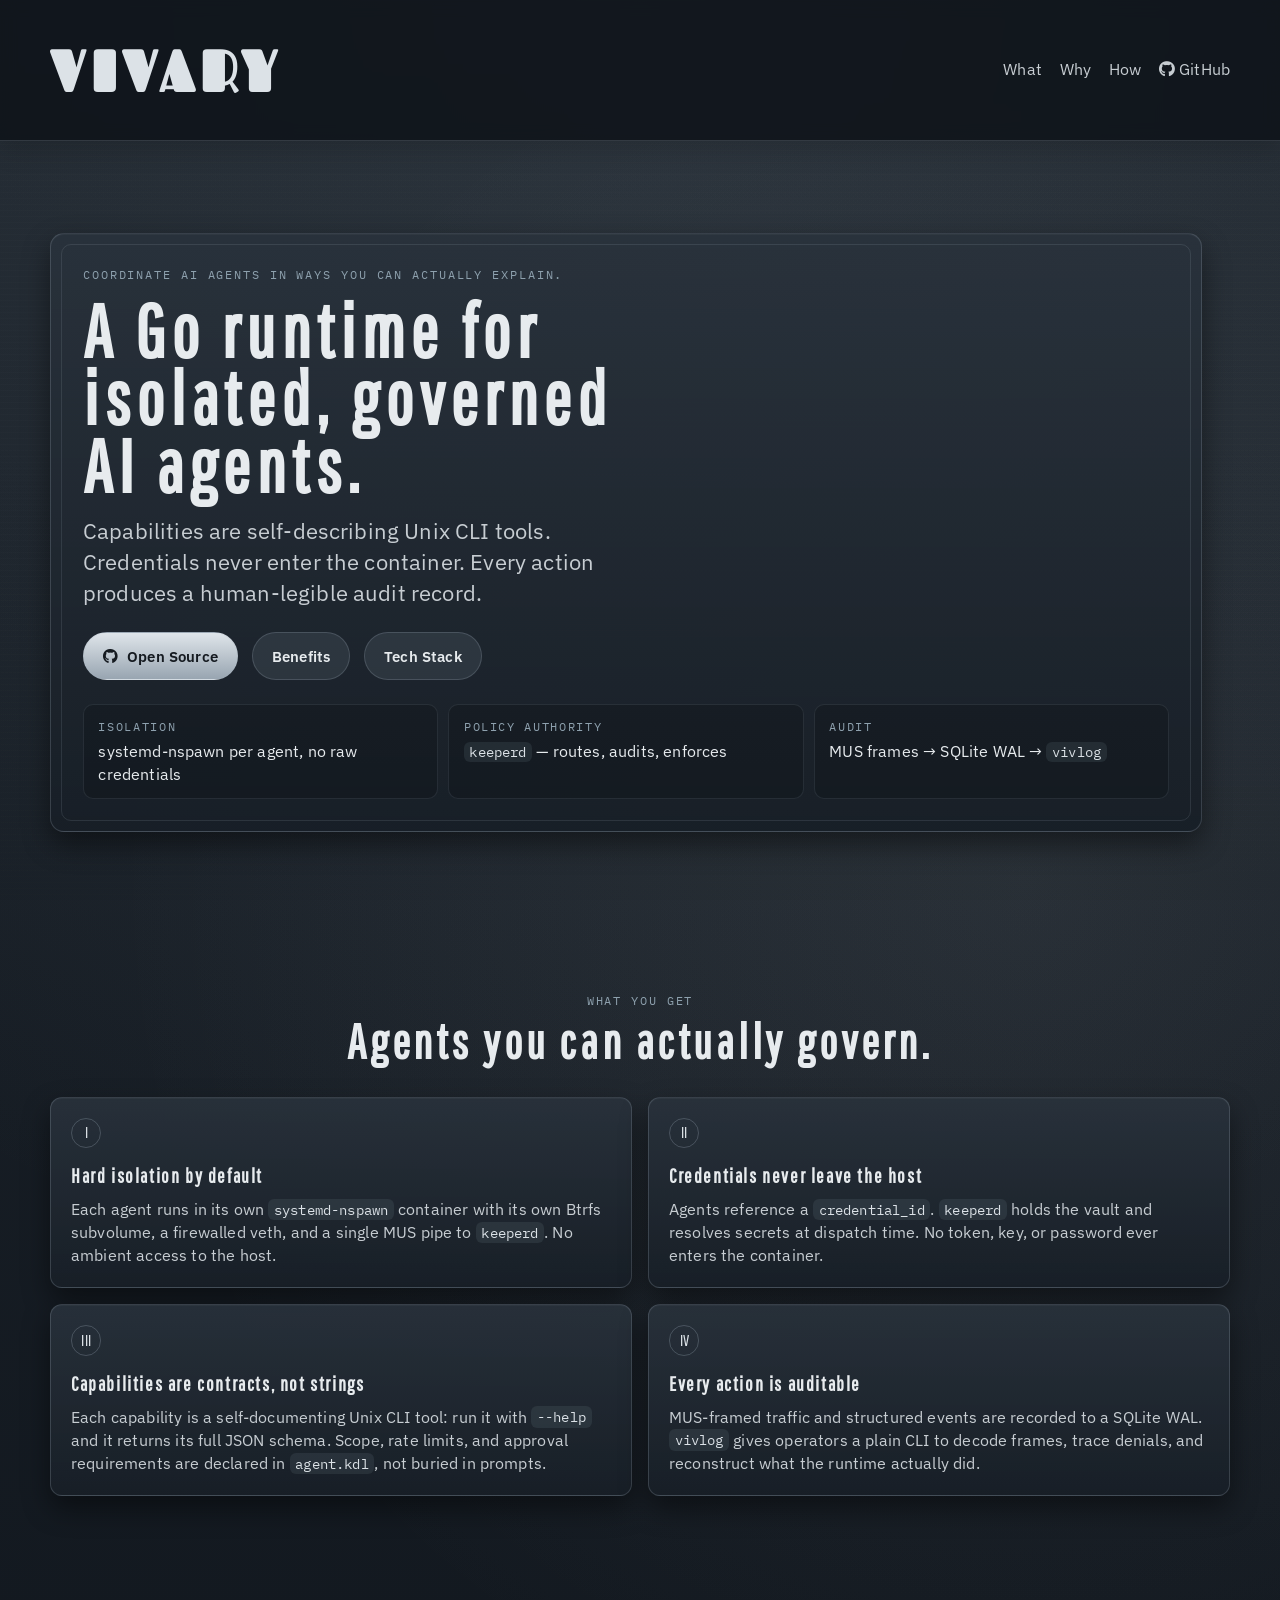
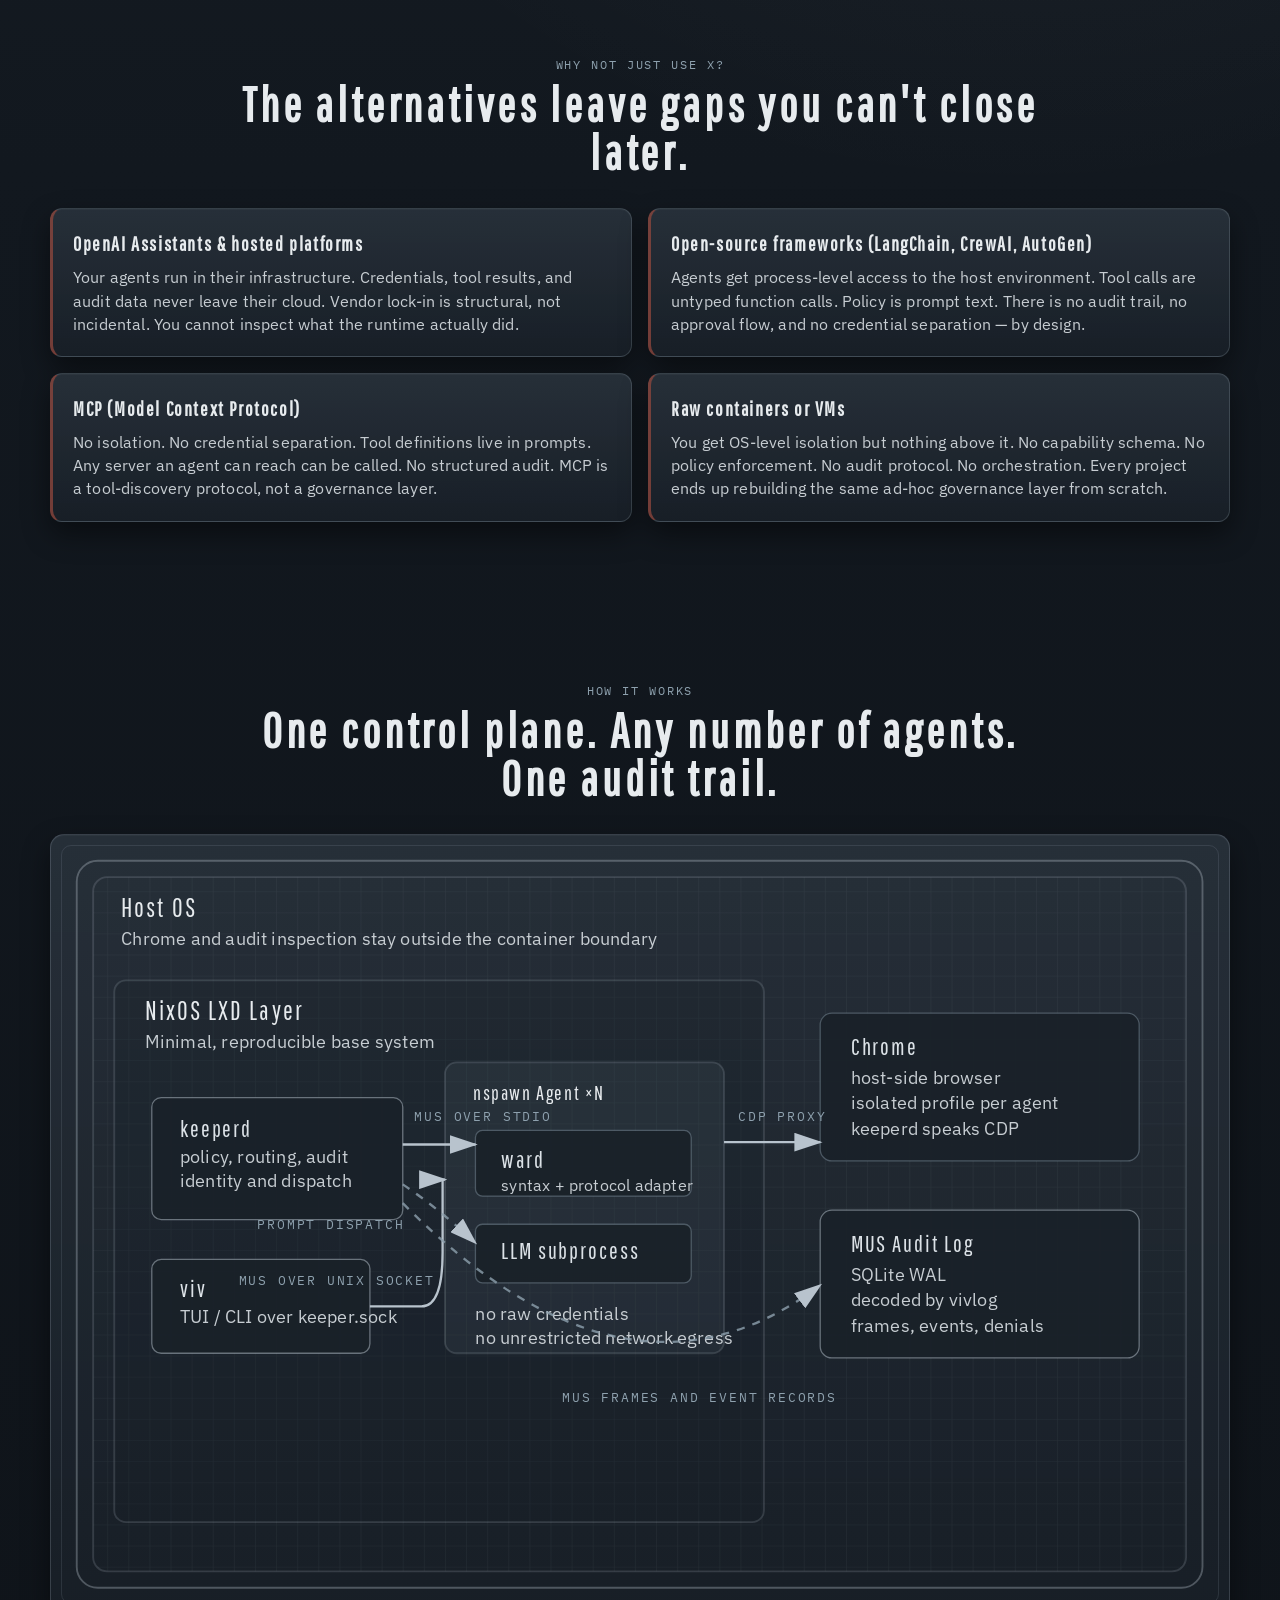
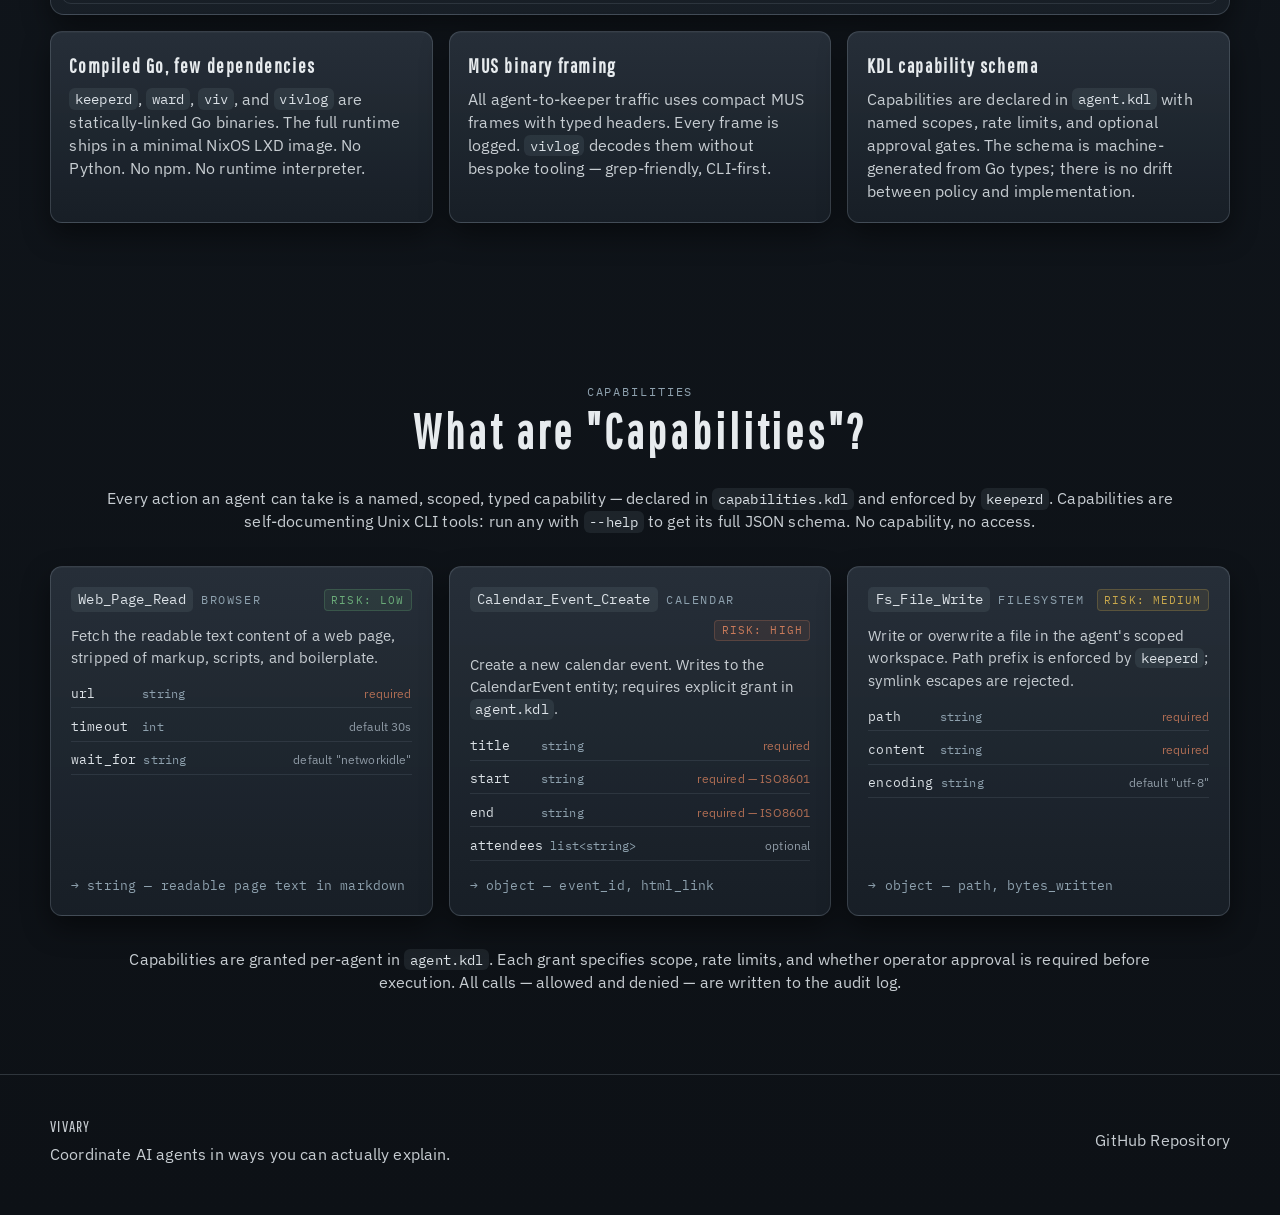
==== index.html @ c2443848 "Add scroll-shrink nav logo, update hero buttons, add Capabilities section - VIVARY logo tall on page" ====
<!DOCTYPE html>
<html lang="en">
<head>
    <meta charset="UTF-8">
    <meta name="viewport" content="width=device-width, initial-scale=1.0">
    <title>VIVARY - Coordinate AI agents in ways you can actually explain.</title>
    <link rel="stylesheet" href="style.css">
    <link rel="stylesheet" href="https://cdnjs.cloudflare.com/ajax/libs/font-awesome/6.5.1/css/all.min.css">
    <link rel="preconnect" href="https://fonts.googleapis.com">
    <link rel="preconnect" href="https://fonts.gstatic.com" crossorigin>
    <link href="https://fonts.googleapis.com/css2?family=Fascinate&family=Pathway+Gothic+One&family=IBM+Plex+Sans:wght@400;500;600&family=IBM+Plex+Mono:wght@400;500&display=swap" rel="stylesheet">
</head>
<body>
    <div class="page-shell">
        <header class="site-header">
            <nav class="container nav-bar">
                <div class="masthead-mark">
                    <span class="mark-name">VIVARY</span>
                </div>
                <ul class="nav-links">
                    <li><a href="#what">What</a></li>
                    <li><a href="#why">Why</a></li>
                    <li><a href="#how">How</a></li>
                    <li><a href="https://github.com/AgenticWrestling/vivary"><i class="fa-brands fa-github"></i> GitHub</a></li>
                </ul>
            </nav>
        </header>

        <main>
            <section class="hero">
                <div class="container">
                    <div class="hero-copy">
                        <p class="eyebrow">Coordinate AI agents in ways you can actually explain.</p>
                        <h1>A Go runtime for isolated, governed AI agents.</h1>
                        <p class="hero-lead">Capabilities are self-describing Unix CLI tools. Credentials never enter the container. Every action produces a human-legible audit record.</p>
                        <div class="hero-actions">
                            <a href="https://github.com/AgenticWrestling/vivary" class="btn btn-primary"><i class="fa-brands fa-github"></i> Open Source</a>
                            <a href="#what" class="btn btn-secondary">Benefits</a>
                            <a href="#how" class="btn btn-secondary">Tech Stack</a>
                        </div>
                        <dl class="hero-facts">
                            <div>
                                <dt>Isolation</dt>
                                <dd>systemd-nspawn per agent, no raw credentials</dd>
                            </div>
                            <div>
                                <dt>Policy Authority</dt>
                                <dd><code>keeperd</code> — routes, audits, enforces</dd>
                            </div>
                            <div>
                                <dt>Audit</dt>
                                <dd>MUS frames → SQLite WAL → <code>vivlog</code></dd>
                            </div>
                        </dl>
                    </div>
                </div>
            </section>

            <section id="what" class="principles">
                <div class="container">
                    <div class="section-heading">
                        <p class="section-kicker">What you get</p>
                        <h2>Agents you can actually govern.</h2>
                    </div>
                    <div class="principles-grid">
                        <article class="principle-card">
                            <span class="card-index">I</span>
                            <h3>Hard isolation by default</h3>
                            <p>Each agent runs in its own <code>systemd-nspawn</code> container with its own Btrfs subvolume, a firewalled veth, and a single MUS pipe to <code>keeperd</code>. No ambient access to the host.</p>
                        </article>
                        <article class="principle-card">
                            <span class="card-index">II</span>
                            <h3>Credentials never leave the host</h3>
                            <p>Agents reference a <code>credential_id</code>. <code>keeperd</code> holds the vault and resolves secrets at dispatch time. No token, key, or password ever enters the container.</p>
                        </article>
                        <article class="principle-card">
                            <span class="card-index">III</span>
                            <h3>Capabilities are contracts, not strings</h3>
                            <p>Each capability is a self-documenting Unix CLI tool: run it with <code>--help</code> and it returns its full JSON schema. Scope, rate limits, and approval requirements are declared in <code>agent.kdl</code>, not buried in prompts.</p>
                        </article>
                        <article class="principle-card">
                            <span class="card-index">IV</span>
                            <h3>Every action is auditable</h3>
                            <p>MUS-framed traffic and structured events are recorded to a SQLite WAL. <code>vivlog</code> gives operators a plain CLI to decode frames, trace denials, and reconstruct what the runtime actually did.</p>
                        </article>
                    </div>
                </div>
            </section>

            <section id="why" class="why-section">
                <div class="container">
                    <div class="section-heading">
                        <p class="section-kicker">Why not just use X?</p>
                        <h2>The alternatives leave gaps you can't close later.</h2>
                    </div>
                    <div class="why-grid">
                        <article class="why-card">
                            <h3>OpenAI Assistants &amp; hosted platforms</h3>
                            <p>Your agents run in their infrastructure. Credentials, tool results, and audit data never leave their cloud. Vendor lock-in is structural, not incidental. You cannot inspect what the runtime actually did.</p>
                        </article>
                        <article class="why-card">
                            <h3>Open-source frameworks (LangChain, CrewAI, AutoGen)</h3>
                            <p>Agents get process-level access to the host environment. Tool calls are untyped function calls. Policy is prompt text. There is no audit trail, no approval flow, and no credential separation — by design.</p>
                        </article>
                        <article class="why-card">
                            <h3>MCP (Model Context Protocol)</h3>
                            <p>No isolation. No credential separation. Tool definitions live in prompts. Any server an agent can reach can be called. No structured audit. MCP is a tool-discovery protocol, not a governance layer.</p>
                        </article>
                        <article class="why-card">
                            <h3>Raw containers or VMs</h3>
                            <p>You get OS-level isolation but nothing above it. No capability schema. No policy enforcement. No audit protocol. No orchestration. Every project ends up rebuilding the same ad-hoc governance layer from scratch.</p>
                        </article>
                    </div>
                </div>
            </section>

            <section id="how" class="apparatus">
                <div class="container">
                    <div class="section-heading">
                        <p class="section-kicker">How it works</p>
                        <h2>One control plane. Any number of agents. One audit trail.</h2>
                    </div>

                    <div class="diagram-shell">
                        <svg viewBox="0 0 980 640" xmlns="http://www.w3.org/2000/svg" class="apparatus-diagram" aria-labelledby="arch-title arch-desc" role="img">
                            <title id="arch-title">VIVARY architecture diagram</title>
                            <desc id="arch-desc">A host OS containing a NixOS LXD layer with keeperd and multiple nspawn agent containers, plus host-side Chrome and MUS audit logs decoded by vivlog.</desc>

                            <defs>
                                <marker id="signal-head" markerWidth="12" markerHeight="8" refX="11" refY="4" orient="auto">
                                    <polygon points="0 0, 12 4, 0 8" fill="#b8c3cd" />
                                </marker>
                                <pattern id="paper-grid" width="18" height="18" patternUnits="userSpaceOnUse">
                                    <path d="M 18 0 L 0 0 0 18" fill="none" stroke="rgba(184,195,205,0.08)" stroke-width="1"/>
                                </pattern>
                            </defs>

                            <rect x="10" y="10" width="960" height="620" rx="18" class="diagram-boundary outer-shell"/>
                            <rect x="24" y="24" width="932" height="592" rx="12" class="diagram-boundary inner-shell"/>
                            <rect x="24" y="24" width="932" height="592" rx="12" fill="url(#paper-grid)"/>

                            <text x="48" y="58" class="diagram-title">Host OS</text>
                            <text x="48" y="82" class="diagram-caption">Chrome and audit inspection stay outside the container boundary</text>

                            <rect x="42" y="112" width="554" height="462" rx="10" class="diagram-boundary container-zone"/>
                            <text x="68" y="146" class="diagram-title">NixOS LXD Layer</text>
                            <text x="68" y="170" class="diagram-caption">Minimal, reproducible base system</text>

                            <rect x="74" y="212" width="214" height="104" rx="8" class="diagram-box keeper-box"/>
                            <text x="98" y="246" class="diagram-box-title">keeperd</text>
                            <text x="98" y="268" class="diagram-box-text">policy, routing, audit</text>
                            <text x="98" y="288" class="diagram-box-text">identity and dispatch</text>

                            <rect x="74" y="350" width="186" height="80" rx="8" class="diagram-box ctl-box"/>
                            <text x="98" y="382" class="diagram-box-title">viv</text>
                            <text x="98" y="404" class="diagram-box-text">TUI / CLI over keeper.sock</text>

                            <rect x="324" y="182" width="238" height="248" rx="10" class="diagram-boundary ward-zone"/>
                            <text x="348" y="214" class="diagram-title small">nspawn Agent ×N</text>

                            <rect x="350" y="240" width="184" height="56" rx="6" class="diagram-box ward-box"/>
                            <text x="372" y="272" class="diagram-box-title">ward</text>
                            <text x="372" y="292" class="diagram-box-text tight">syntax + protocol adapter</text>

                            <rect x="350" y="320" width="184" height="50" rx="6" class="diagram-box llm-box"/>
                            <text x="372" y="350" class="diagram-box-title">LLM subprocess</text>

                            <text x="350" y="402" class="diagram-caption">no raw credentials</text>
                            <text x="350" y="422" class="diagram-caption">no unrestricted network egress</text>

                            <rect x="644" y="140" width="272" height="126" rx="10" class="diagram-box chrome-box"/>
                            <text x="670" y="176" class="diagram-box-title">Chrome</text>
                            <text x="670" y="200" class="diagram-box-text">host-side browser</text>
                            <text x="670" y="222" class="diagram-box-text">isolated profile per agent</text>
                            <text x="670" y="244" class="diagram-box-text">keeperd speaks CDP</text>

                            <rect x="644" y="308" width="272" height="126" rx="10" class="diagram-box audit-box"/>
                            <text x="670" y="344" class="diagram-box-title">MUS Audit Log</text>
                            <text x="670" y="368" class="diagram-box-text">SQLite WAL</text>
                            <text x="670" y="390" class="diagram-box-text">decoded by vivlog</text>
                            <text x="670" y="412" class="diagram-box-text">frames, events, denials</text>

                            <path d="M260 390 H304 Q322 390 322 344 V282 H324" class="signal-line" marker-end="url(#signal-head)"/>
                            <text x="148" y="372" class="signal-label">MUS over Unix socket</text>

                            <path d="M288 252 H350" class="signal-line" marker-end="url(#signal-head)"/>
                            <text x="298" y="232" class="signal-label">MUS over stdio</text>

                            <path d="M562 250 H644" class="signal-line" marker-end="url(#signal-head)"/>
                            <text x="574" y="232" class="signal-label">CDP proxy</text>

                            <path d="M288 286 Q318 306 350 336" class="signal-line soft" marker-end="url(#signal-head)"/>
                            <text x="164" y="324" class="signal-label">prompt dispatch</text>

                            <path d="M288 302 Q480 496 644 372" class="signal-line soft" marker-end="url(#signal-head)"/>
                            <text x="424" y="472" class="signal-label">MUS frames and event records</text>
                        </svg>
                    </div>

                    <div class="apparatus-notes">
                        <article>
                            <h3>Compiled Go, few dependencies</h3>
                            <p><code>keeperd</code>, <code>ward</code>, <code>viv</code>, and <code>vivlog</code> are statically-linked Go binaries. The full runtime ships in a minimal NixOS LXD image. No Python. No npm. No runtime interpreter.</p>
                        </article>
                        <article>
                            <h3>MUS binary framing</h3>
                            <p>All agent-to-keeper traffic uses compact MUS frames with typed headers. Every frame is logged. <code>vivlog</code> decodes them without bespoke tooling — grep-friendly, CLI-first.</p>
                        </article>
                        <article>
                            <h3>KDL capability schema</h3>
                            <p>Capabilities are declared in <code>agent.kdl</code> with named scopes, rate limits, and optional approval gates. The schema is machine-generated from Go types; there is no drift between policy and implementation.</p>
                        </article>
                    </div>
                </div>
            </section>
        </main>

            <section id="capabilities" class="capabilities-section">
                <div class="container">
                    <div class="section-heading">
                        <p class="section-kicker">Capabilities</p>
                        <h2>What are "Capabilities"?</h2>
                    </div>
                    <p class="cap-intro">Every action an agent can take is a named, scoped, typed capability — declared in <code>capabilities.kdl</code> and enforced by <code>keeperd</code>. Capabilities are self-documenting Unix CLI tools: run any with <code>--help</code> to get its full JSON schema. No capability, no access.</p>
                    <div class="cap-grid">

                        <article class="cap-card">
                            <div class="cap-head">
                                <code class="cap-name">Web_Page_Read</code>
                                <span class="cap-category">Browser</span>
                                <span class="cap-risk cap-risk--low">risk: low</span>
                            </div>
                            <p class="cap-desc">Fetch the readable text content of a web page, stripped of markup, scripts, and boilerplate.</p>
                            <ul class="cap-fields">
                                <li><span class="field-name">url</span><span class="field-type">string</span><span class="field-req">required</span></li>
                                <li><span class="field-name">timeout</span><span class="field-type">int</span><span class="field-opt">default 30s</span></li>
                                <li><span class="field-name">wait_for</span><span class="field-type">string</span><span class="field-opt">default "networkidle"</span></li>
                            </ul>
                            <div class="cap-returns">→ string — readable page text in markdown</div>
                        </article>

                        <article class="cap-card">
                            <div class="cap-head">
                                <code class="cap-name">Calendar_Event_Create</code>
                                <span class="cap-category">Calendar</span>
                                <span class="cap-risk cap-risk--high">risk: high</span>
                            </div>
                            <p class="cap-desc">Create a new calendar event. Writes to the CalendarEvent entity; requires explicit grant in <code>agent.kdl</code>.</p>
                            <ul class="cap-fields">
                                <li><span class="field-name">title</span><span class="field-type">string</span><span class="field-req">required</span></li>
                                <li><span class="field-name">start</span><span class="field-type">string</span><span class="field-req">required — ISO8601</span></li>
                                <li><span class="field-name">end</span><span class="field-type">string</span><span class="field-req">required — ISO8601</span></li>
                                <li><span class="field-name">attendees</span><span class="field-type">list&lt;string&gt;</span><span class="field-opt">optional</span></li>
                            </ul>
                            <div class="cap-returns">→ object — event_id, html_link</div>
                        </article>

                        <article class="cap-card">
                            <div class="cap-head">
                                <code class="cap-name">Fs_File_Write</code>
                                <span class="cap-category">Filesystem</span>
                                <span class="cap-risk cap-risk--medium">risk: medium</span>
                            </div>
                            <p class="cap-desc">Write or overwrite a file in the agent's scoped workspace. Path prefix is enforced by <code>keeperd</code>; symlink escapes are rejected.</p>
                            <ul class="cap-fields">
                                <li><span class="field-name">path</span><span class="field-type">string</span><span class="field-req">required</span></li>
                                <li><span class="field-name">content</span><span class="field-type">string</span><span class="field-req">required</span></li>
                                <li><span class="field-name">encoding</span><span class="field-type">string</span><span class="field-opt">default "utf-8"</span></li>
                            </ul>
                            <div class="cap-returns">→ object — path, bytes_written</div>
                        </article>

                    </div>
                    <p class="cap-note">Capabilities are granted per-agent in <code>agent.kdl</code>. Each grant specifies scope, rate limits, and whether operator approval is required before execution. All calls — allowed and denied — are written to the audit log.</p>
                </div>
            </section>

        <footer class="site-footer">
            <div class="container footer-content">
                <div>
                    <p class="footer-mark">VIVARY</p>
                    <p>Coordinate AI agents in ways you can actually explain.</p>
                </div>
                <div>
                    <a href="https://github.com/AgenticWrestling/vivary">GitHub Repository</a>
                </div>
            </div>
        </footer>
    </div>
    <script>
        const hdr = document.querySelector('.site-header');
        window.addEventListener('scroll', function () {
            hdr.classList.toggle('scrolled', window.scrollY > 80);
        }, { passive: true });
    </script>
</body>
</html>
---- style.css ----
:root {
    --bg-ink: #0f1318;
    --bg-deep: #1a2129;
    --bg-panel: rgba(35, 43, 53, 0.9);
    --bg-panel-strong: rgba(25, 32, 40, 0.96);
    --text-main: #e7ebee;
    --text-soft: #c7cdd2;
    --steel: #8f9ba6;
    --steel-bright: #dce2e7;
    --signal: #8ea1ae;
    --warning: #9b4b3f;
    --line: rgba(167, 181, 194, 0.22);
    --line-soft: rgba(167, 181, 194, 0.12);
    --shadow: rgba(0, 0, 0, 0.45);
    --font-display: 'Pathway Gothic One', sans-serif;
    --font-logo: 'Fascinate', serif;
    --font-body: 'IBM Plex Sans', sans-serif;
    --font-mono: 'IBM Plex Mono', monospace;
}

* {
    box-sizing: border-box;
    margin: 0;
    padding: 0;
}

html {
    scroll-behavior: smooth;
}

body {
    min-height: 100vh;
    color: var(--text-main);
    font-family: var(--font-body);
    line-height: 1.45;
    background:
        radial-gradient(circle at top, rgba(142, 161, 174, 0.14), transparent 30%),
        radial-gradient(circle at 80% 20%, rgba(220, 226, 231, 0.07), transparent 25%),
        linear-gradient(180deg, #1d242c 0%, #12181f 40%, #0d1116 100%);
    letter-spacing: 0.01em;
}

body::before {
    content: "";
    position: fixed;
    inset: 0;
    pointer-events: none;
    background:
        linear-gradient(rgba(255, 255, 255, 0.015), rgba(0, 0, 0, 0.03)),
        repeating-linear-gradient(0deg, transparent 0 5px, rgba(255, 255, 255, 0.01) 5px 6px);
    opacity: 0.65;
}

.page-shell {
    position: relative;
}

.container {
    width: min(1180px, calc(100% - 2.25rem));
    margin: 0 auto;
}

.site-header {
    position: sticky;
    top: 0;
    z-index: 10;
    backdrop-filter: blur(8px);
    background: rgba(14, 18, 24, 0.84);
    border-bottom: 1px solid var(--line);
    box-shadow: 0 8px 24px rgba(0, 0, 0, 0.16);
}

.nav-bar {
    display: flex;
    justify-content: space-between;
    align-items: center;
    gap: 1.5rem;
    min-height: 72px;
    transition: min-height 0.35s ease;
}

.site-header:not(.scrolled) .nav-bar {
    min-height: 140px;
}

.masthead-mark {
    display: flex;
    flex-direction: column;
    gap: 0.08rem;
}

.mark-kicker,
.section-kicker,
.eyebrow,
.signal-label,
.readout-label {
    font-family: var(--font-mono);
    font-size: 0.74rem;
    text-transform: uppercase;
    letter-spacing: 0.16em;
    color: var(--signal);
}

.mark-name,
.plate-logo {
    font-family: var(--font-logo);
    color: var(--steel-bright);
}

h1,
h2,
h3,
.diagram-title,
.diagram-box-title,
.footer-mark {
    font-family: var(--font-display);
    letter-spacing: 0.08em;
}

.mark-name {
    font-size: 3.8rem;
    letter-spacing: 0.06em;
    transition: font-size 0.35s ease;
}

.site-header.scrolled .mark-name {
    font-size: 1.9rem;
}

.mark-kicker {
    max-width: 24ch;
}

.nav-links {
    list-style: none;
    display: flex;
    gap: 1.1rem;
    align-items: center;
}

.nav-links a,
.site-footer a {
    color: var(--text-soft);
    text-decoration: none;
    font-size: 1rem;
}

.nav-links a:hover,
.site-footer a:hover {
    color: var(--steel-bright);
}

.hero,
.principles,
.apparatus,
.instruments {
    position: relative;
    padding: 5rem 0;
}

.hero {
    padding-top: 5.75rem;
}

.hero-grid {
    display: grid;
    grid-template-columns: minmax(0, 1.2fr) minmax(300px, 0.9fr);
    gap: 1.5rem;
    align-items: stretch;
}

.hero > .container > .hero-copy {
    max-width: 72rem;
}

.hero-copy,
.hero-plate,
.principle-card,
.diagram-shell,
.apparatus-notes article,
.instrument-panel {
    position: relative;
    background: linear-gradient(180deg, rgba(41, 50, 60, 0.9), rgba(24, 31, 39, 0.98));
    border: 1px solid var(--line);
    box-shadow: 0 12px 28px var(--shadow), inset 0 1px 0 rgba(255, 255, 255, 0.03);
}

.hero-copy,
.hero-plate,
.instrument-panel,
.diagram-shell {
    border-radius: 14px;
}

.hero-copy {
    padding: 2rem;
}

.hero-copy::before,
.hero-plate::before,
.diagram-shell::before,
.instrument-panel::before {
    content: "";
    position: absolute;
    inset: 10px;
    border: 1px solid rgba(167, 181, 194, 0.14);
    border-radius: 10px;
    pointer-events: none;
}

.eyebrow {
    margin-bottom: 0.85rem;
}

h1 {
    font-size: clamp(2.6rem, 7vw, 4.6rem);
    line-height: 0.92;
    margin-bottom: 1rem;
    color: var(--text-main);
    max-width: 20ch;
}

.hero-lead {
    font-size: clamp(1.1rem, 2vw, 1.35rem);
    color: var(--text-soft);
    max-width: 34rem;
    margin-bottom: 1.4rem;
}

.hero-actions {
    display: flex;
    gap: 0.85rem;
    flex-wrap: wrap;
    margin-bottom: 1.5rem;
}

.btn {
    display: inline-flex;
    align-items: center;
    gap: 0.55rem;
    padding: 0.75rem 1.2rem;
    border-radius: 999px;
    border: 1px solid var(--line);
    text-decoration: none;
    font-weight: 600;
    font-size: 0.95rem;
    transition: transform 180ms ease, border-color 180ms ease, background-color 180ms ease;
}

.btn:hover {
    transform: translateY(-2px);
}

.btn-primary {
    background: linear-gradient(180deg, #dfe5ea, #98a5b1);
    color: #151a20;
}

.btn-secondary {
    background: rgba(142, 161, 174, 0.14);
    color: var(--text-main);
}

.btn-secondary:hover {
    border-color: rgba(142, 161, 174, 0.55);
}

.hero-facts {
    display: grid;
    grid-template-columns: repeat(3, minmax(0, 1fr));
    gap: 0.65rem;
}

.hero-facts div {
    padding: 0.8rem 0.9rem;
    border-radius: 10px;
    background: rgba(0, 0, 0, 0.16);
    border: 1px solid var(--line-soft);
}

.hero-facts dt {
    font-family: var(--font-mono);
    font-size: 0.74rem;
    color: var(--signal);
    text-transform: uppercase;
    letter-spacing: 0.14em;
    margin-bottom: 0.3rem;
}

.hero-facts dd {
    font-size: 0.98rem;
}

.hero-plate {
    display: flex;
    align-items: center;
    justify-content: center;
    padding: 1rem;
    background:
        radial-gradient(circle at top, rgba(184, 195, 205, 0.08), transparent 40%),
        linear-gradient(180deg, rgba(38, 46, 55, 0.98), rgba(23, 29, 36, 0.98));
}

.plate-frame {
    width: 100%;
    padding: 1.35rem;
    border-radius: 12px;
    border: 1px solid rgba(167, 181, 194, 0.22);
    background: linear-gradient(180deg, rgba(31, 38, 47, 0.96), rgba(20, 25, 31, 0.98));
}

.plate-header,
.plate-readout {
    display: grid;
    gap: 0.6rem;
}

.plate-header {
    grid-template-columns: repeat(2, minmax(0, 1fr));
    font-family: var(--font-mono);
    font-size: 0.74rem;
    color: var(--signal);
    text-transform: uppercase;
    letter-spacing: 0.16em;
}

.plate-header span:last-child {
    text-align: right;
}

.plate-logo {
    margin: 1.35rem 0 0.55rem;
    font-size: clamp(2.6rem, 8vw, 5rem);
    text-align: center;
    letter-spacing: 0.06em;
}

.plate-subtitle {
    text-align: center;
    font-size: 1.05rem;
    color: var(--text-soft);
}

.plate-rule {
    height: 1px;
    margin: 1.1rem 0;
    background: linear-gradient(90deg, transparent, rgba(167, 181, 194, 0.7), transparent);
}

.plate-readout {
    grid-template-columns: 1fr;
}

.plate-readout div {
    display: flex;
    justify-content: space-between;
    gap: 1rem;
    padding: 0.7rem 0;
    border-bottom: 1px solid var(--line-soft);
}

.readout-value {
    font-family: var(--font-mono);
    color: var(--steel-bright);
    font-size: 0.84rem;
}

.section-heading {
    max-width: 50rem;
    margin: 0 auto 2rem;
    text-align: center;
}

.section-heading .section-kicker {
    margin-bottom: 0.45rem;
}

h2 {
    font-size: clamp(1.9rem, 4vw, 3rem);
    line-height: 1;
    color: var(--text-main);
}

.principles-grid,
.apparatus-notes,
.instruments-grid {
    display: grid;
    gap: 1rem;
}

.principles-grid {
    grid-template-columns: repeat(2, minmax(0, 1fr));
}

.principle-card {
    border-radius: 12px;
    padding: 1.25rem;
}

.card-index {
    display: inline-flex;
    align-items: center;
    justify-content: center;
    width: 1.9rem;
    height: 1.9rem;
    margin-bottom: 0.8rem;
    border-radius: 50%;
    border: 1px solid rgba(167, 181, 194, 0.28);
    color: var(--steel-bright);
    font-family: var(--font-display);
}

h3 {
    font-size: 1.25rem;
    margin-bottom: 0.5rem;
    color: var(--text-main);
}

.principle-card p,
.apparatus-notes p,
.instrument-panel li,
.site-footer p {
    font-size: 1rem;
    color: var(--text-soft);
}

code {
    padding: 0.08rem 0.35rem;
    border-radius: 6px;
    background: rgba(142, 161, 174, 0.12);
    color: var(--steel-bright);
    font-family: var(--font-mono);
    font-size: 0.9em;
}

.diagram-shell {
    padding: 0.9rem;
    overflow: hidden;
}

.apparatus-diagram {
    width: 100%;
    height: auto;
    display: block;
    border-radius: 8px;
}

.diagram-boundary {
    fill: none;
    stroke-width: 1.6;
}

.outer-shell {
    stroke: rgba(184, 195, 205, 0.34);
}

.inner-shell,
.container-zone,
.ward-zone {
    stroke: rgba(184, 195, 205, 0.18);
}

.container-zone {
    fill: rgba(24, 32, 41, 0.24);
}

.ward-zone {
    fill: rgba(142, 161, 174, 0.08);
}

.diagram-title {
    fill: var(--text-main);
    font-family: var(--font-display);
    font-size: 22px;
    letter-spacing: 0.08em;
}

.diagram-title.small {
    font-size: 17px;
}

.diagram-caption,
.diagram-box-text {
    fill: var(--text-soft);
    font-family: var(--font-body);
    font-size: 15px;
}

.diagram-box {
    fill: rgba(26, 33, 41, 0.92);
    stroke-width: 1.1;
}

.keeper-box,
.ctl-box,
.audit-box {
    stroke: rgba(184, 195, 205, 0.5);
}

.ward-box,
.chrome-box,
.llm-box {
    stroke: rgba(142, 161, 174, 0.42);
}

.diagram-box-title {
    fill: var(--steel-bright);
    font-family: var(--font-display);
    font-size: 20px;
    letter-spacing: 0.08em;
}

.diagram-box-text.tight {
    font-size: 14px;
}

.signal-line {
    fill: none;
    stroke: #b8c3cd;
    stroke-width: 2;
}

.signal-line.soft {
    stroke: rgba(142, 161, 174, 0.8);
    stroke-dasharray: 7 7;
}

.signal-label {
    fill: var(--signal);
    font-family: var(--font-mono);
    font-size: 11px;
    letter-spacing: 0.14em;
    text-transform: uppercase;
}

.apparatus-notes {
    margin-top: 1rem;
    grid-template-columns: repeat(3, minmax(0, 1fr));
}

.apparatus-notes article,
.instrument-panel {
    border-radius: 12px;
    padding: 1.15rem;
}

.instruments-grid {
    grid-template-columns: repeat(2, minmax(0, 1fr));
}

.instrument-panel.dark {
    background: linear-gradient(180deg, rgba(22, 28, 35, 0.98), rgba(16, 21, 27, 0.98));
}

.instrument-list {
    list-style: none;
    display: grid;
    gap: 0.75rem;
    margin-top: 1rem;
}

.instrument-list li {
    display: flex;
    align-items: baseline;
    gap: 0.7rem;
    padding-bottom: 0.7rem;
    border-bottom: 1px solid var(--line-soft);
}

.instrument-list span {
    min-width: 1.8rem;
    font-family: var(--font-mono);
    color: var(--steel-bright);
    font-size: 0.8rem;
}

.instrument-list.muted span {
    color: var(--warning);
}

.site-footer {
    padding: 2.5rem 0 3rem;
    border-top: 1px solid var(--line);
}

.footer-content {
    display: flex;
    justify-content: space-between;
    align-items: center;
    gap: 1rem;
}

.footer-mark {
    font-size: 1.2rem;
    color: var(--steel-bright);
    margin-bottom: 0.3rem;
}

@media (max-width: 980px) {
    .hero-grid,
    .principles-grid,
    .apparatus-notes,
    .instruments-grid,
    .hero-facts {
        grid-template-columns: 1fr;
    }

    .nav-bar,
    .footer-content {
        flex-direction: column;
        align-items: flex-start;
    }

    .nav-links {
        flex-wrap: wrap;
    }

    .diagram-shell {
        padding: 0.7rem;
    }

    .why-grid {
        grid-template-columns: 1fr;
    }
}

@media (max-width: 680px) {
    .hero,
    .principles,
    .apparatus,
    .instruments {
        padding: 4rem 0;
    }

    .container {
        width: min(100% - 1.3rem, 1180px);
    }

    .hero-copy,
    .hero-plate,
    .principle-card,
    .apparatus-notes article,
    .instrument-panel {
        padding: 1rem;
    }

    .btn {
        width: 100%;
        justify-content: center;
    }

    .plate-header,
    .plate-readout div {
        grid-template-columns: 1fr;
    }

    .plate-header span:last-child {
        text-align: left;
    }

    .nav-links {
        gap: 0.7rem;
    }

    .nav-links a {
        font-size: 0.95rem;
    }

    .hero-facts {
        grid-template-columns: 1fr;
    }

    .why-section {
        padding: 4rem 0;
    }
}

.why-section {
    position: relative;
    padding: 5rem 0;
}

.why-grid {
    display: grid;
    grid-template-columns: repeat(2, minmax(0, 1fr));
    gap: 1rem;
}

.why-card {
    position: relative;
    background: linear-gradient(180deg, rgba(41, 50, 60, 0.9), rgba(24, 31, 39, 0.98));
    border: 1px solid var(--line);
    border-left: 3px solid rgba(155, 75, 63, 0.7);
    box-shadow: 0 12px 28px var(--shadow), inset 0 1px 0 rgba(255, 255, 255, 0.03);
    border-radius: 12px;
    padding: 1.25rem;
}

.why-card h3 {
    color: var(--text-main);
    margin-bottom: 0.5rem;
}

.why-card p {
    font-size: 1rem;
    color: var(--text-soft);
}

/* ── Capabilities section ─────────────────────────────────────────────────── */

.capabilities-section {
    position: relative;
    padding: 5rem 0;
}

.cap-intro,
.cap-note {
    max-width: 68rem;
    margin: 0 auto 2rem;
    text-align: center;
    font-size: 1rem;
    color: var(--text-soft);
}

.cap-note {
    margin-top: 2rem;
    margin-bottom: 0;
}

.cap-grid {
    display: grid;
    grid-template-columns: repeat(3, minmax(0, 1fr));
    gap: 1rem;
}

.cap-card {
    position: relative;
    background: linear-gradient(180deg, rgba(41, 50, 60, 0.9), rgba(24, 31, 39, 0.98));
    border: 1px solid var(--line);
    border-radius: 12px;
    padding: 1.25rem;
    box-shadow: 0 12px 28px var(--shadow), inset 0 1px 0 rgba(255, 255, 255, 0.03);
    display: flex;
    flex-direction: column;
    gap: 0.75rem;
}

.cap-head {
    display: flex;
    align-items: baseline;
    flex-wrap: wrap;
    gap: 0.5rem;
}

.cap-name {
    font-family: var(--font-mono);
    font-size: 0.88rem;
    color: var(--steel-bright);
    background: rgba(142, 161, 174, 0.12);
    padding: 0.15rem 0.45rem;
    border-radius: 5px;
    letter-spacing: 0.02em;
}

.cap-category {
    font-family: var(--font-mono);
    font-size: 0.72rem;
    text-transform: uppercase;
    letter-spacing: 0.14em;
    color: var(--signal);
}

.cap-risk {
    font-family: var(--font-mono);
    font-size: 0.7rem;
    text-transform: uppercase;
    letter-spacing: 0.1em;
    padding: 0.1rem 0.4rem;
    border-radius: 4px;
    margin-left: auto;
}

.cap-risk--low    { color: #6aab79; background: rgba(106, 171, 121, 0.1); border: 1px solid rgba(106, 171, 121, 0.25); }
.cap-risk--medium { color: #c9a84c; background: rgba(201, 168, 76, 0.1);  border: 1px solid rgba(201, 168, 76, 0.25); }
.cap-risk--high   { color: #c97a5a; background: rgba(201, 122, 90, 0.1);  border: 1px solid rgba(201, 122, 90, 0.25); }

.cap-desc {
    font-size: 0.95rem;
    color: var(--text-soft);
}

.cap-fields {
    list-style: none;
    display: flex;
    flex-direction: column;
    gap: 0.3rem;
    flex: 1;
}

.cap-fields li {
    display: flex;
    align-items: baseline;
    gap: 0.45rem;
    font-size: 0.84rem;
    padding: 0.25rem 0;
    border-bottom: 1px solid var(--line-soft);
}

.field-name {
    font-family: var(--font-mono);
    color: var(--steel-bright);
    min-width: 8ch;
}

.field-type {
    font-family: var(--font-mono);
    font-size: 0.78rem;
    color: var(--signal);
}

.field-req {
    font-size: 0.76rem;
    color: rgba(201, 122, 90, 0.85);
    margin-left: auto;
}

.field-opt {
    font-size: 0.76rem;
    color: var(--steel);
    margin-left: auto;
}

.cap-returns {
    font-family: var(--font-mono);
    font-size: 0.8rem;
    color: var(--signal);
    padding-top: 0.25rem;
}

.cap-returns span {
    color: var(--steel-bright);
}

@media (max-width: 980px) {
    .cap-grid {
        grid-template-columns: 1fr;
    }

    .capabilities-section {
        padding: 4rem 0;
    }
}
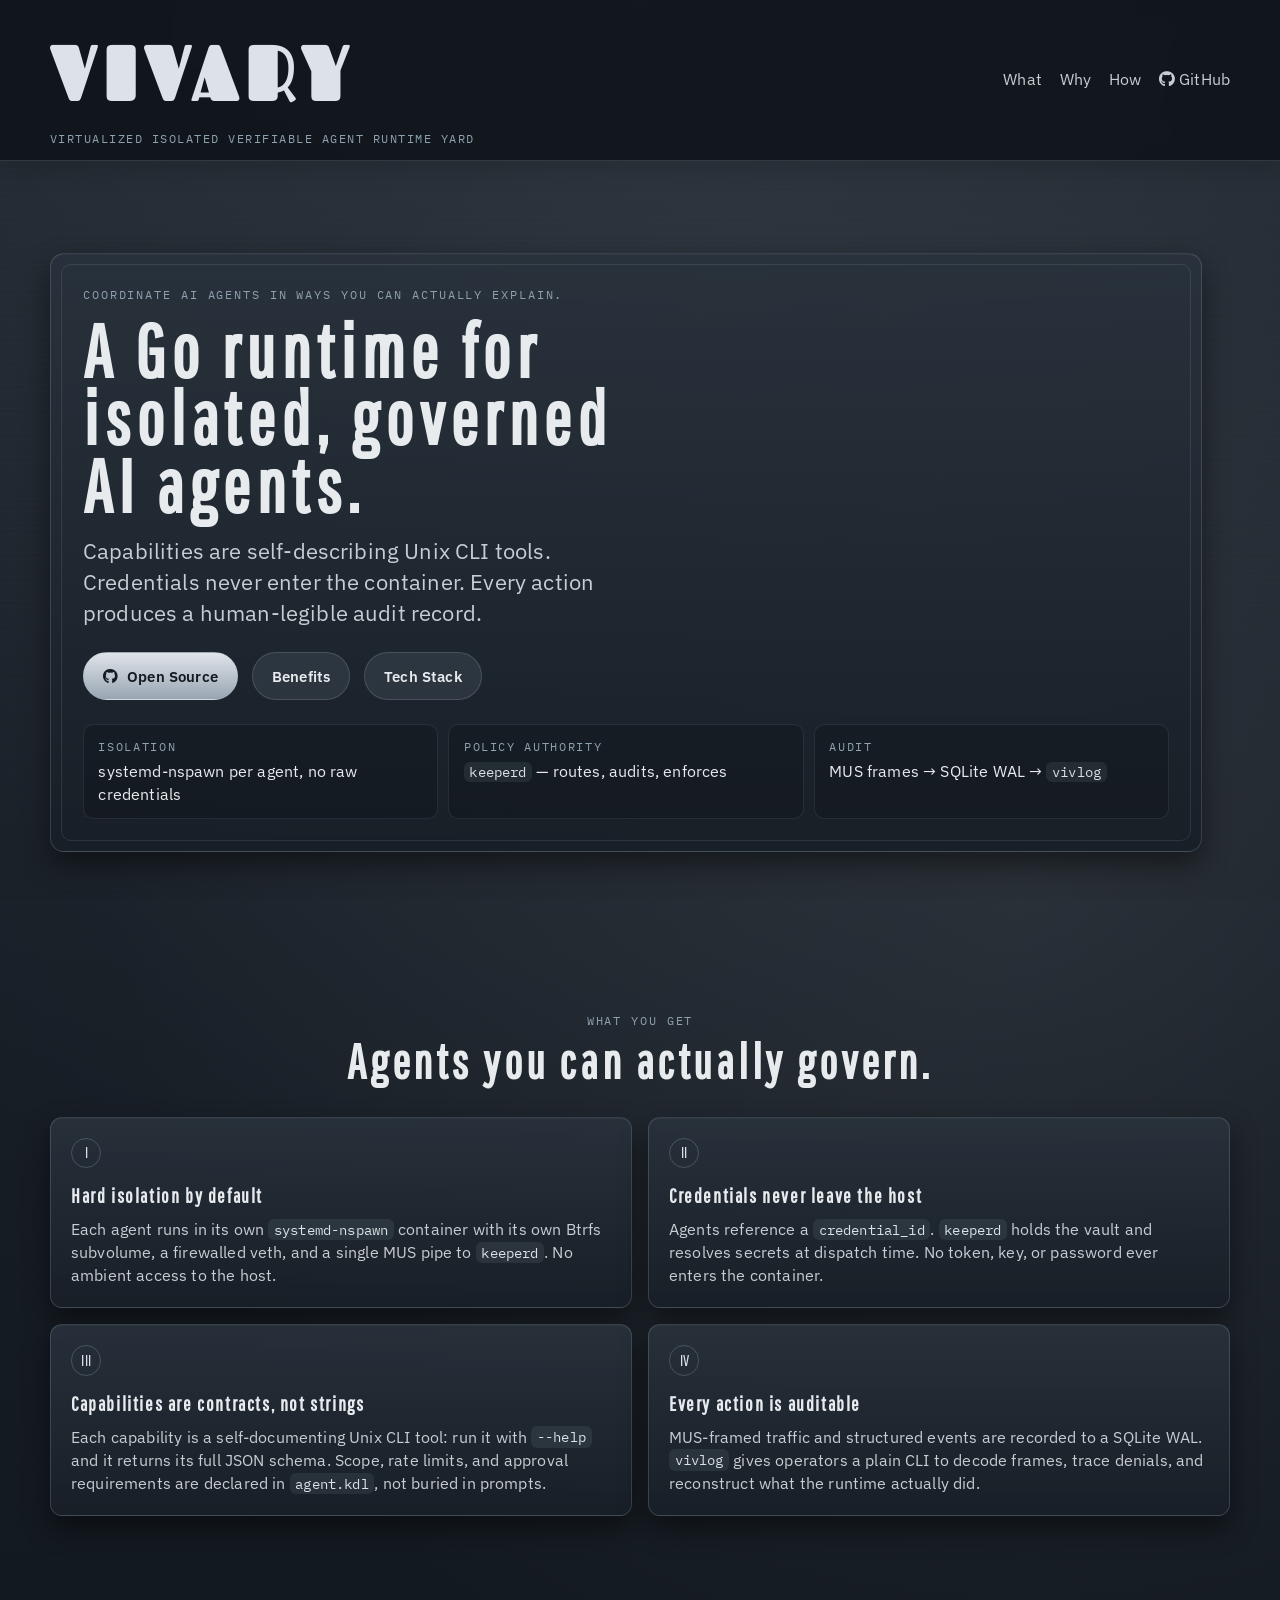
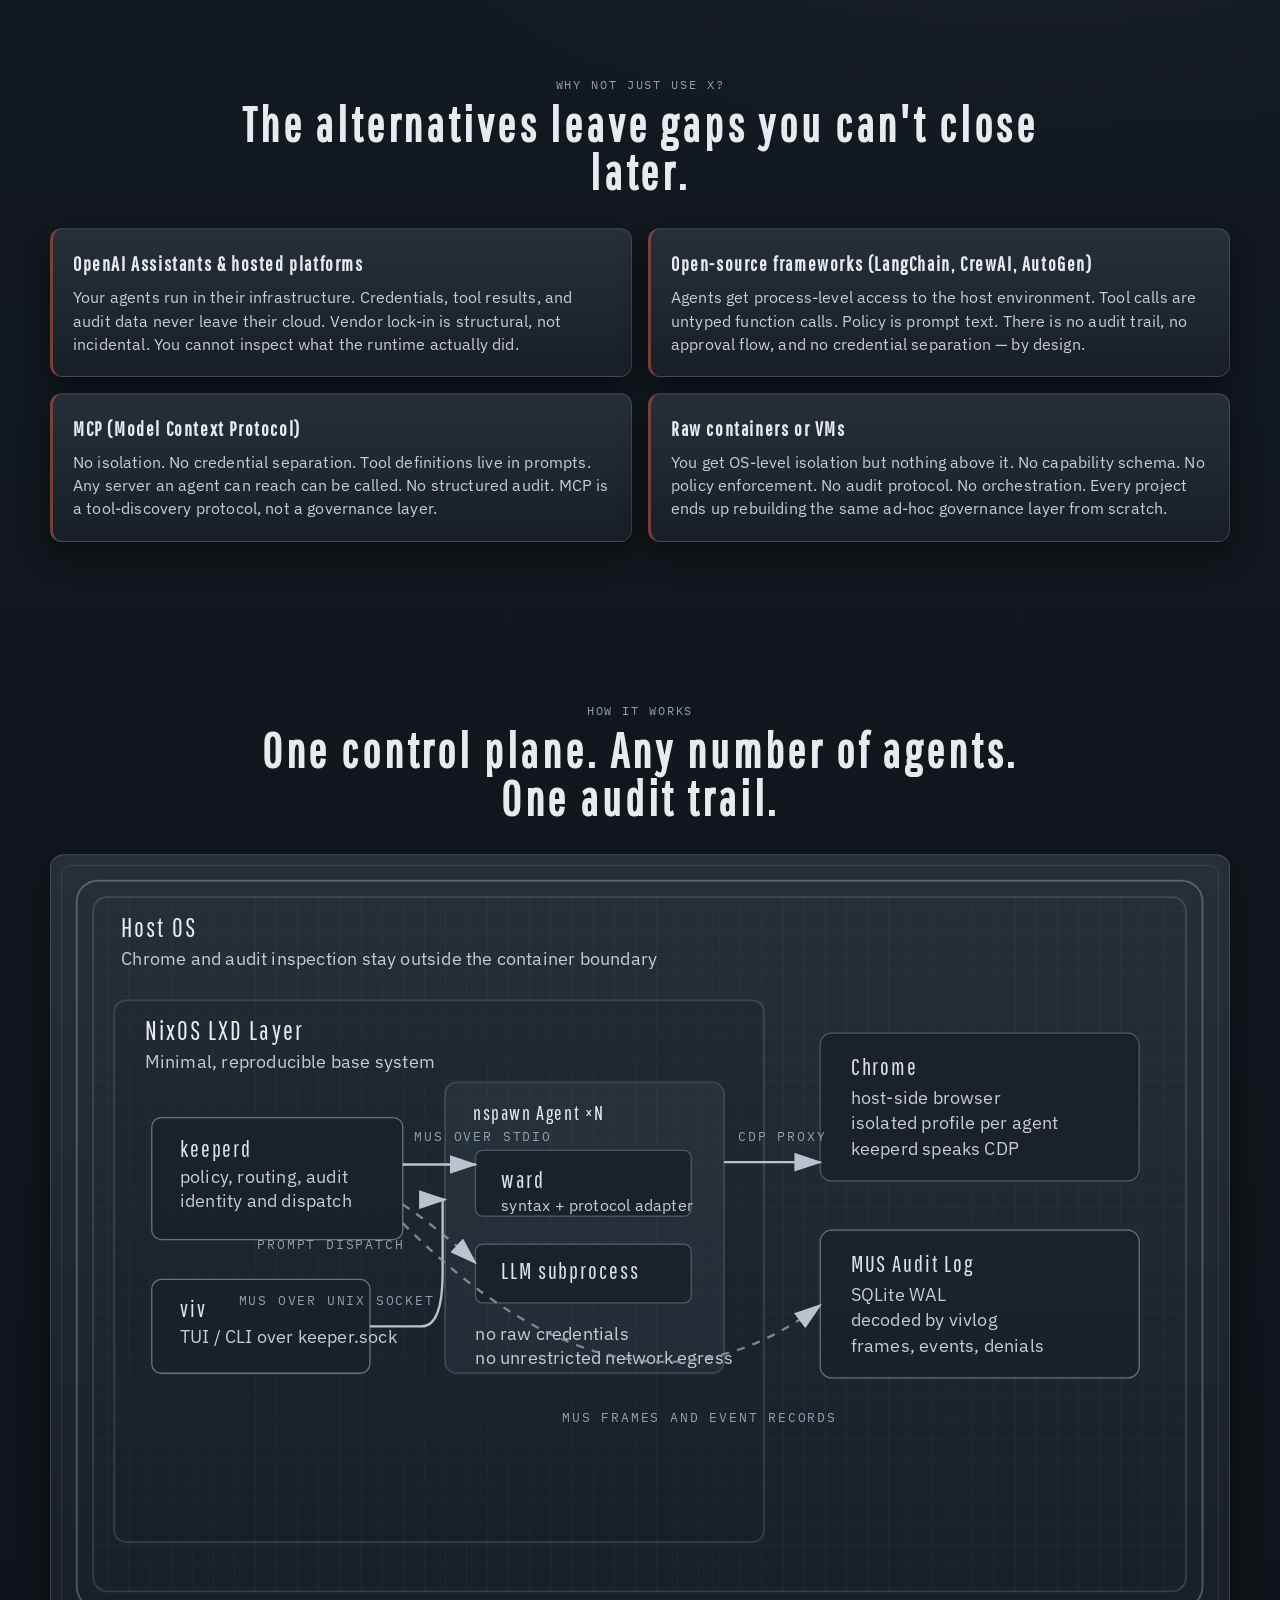
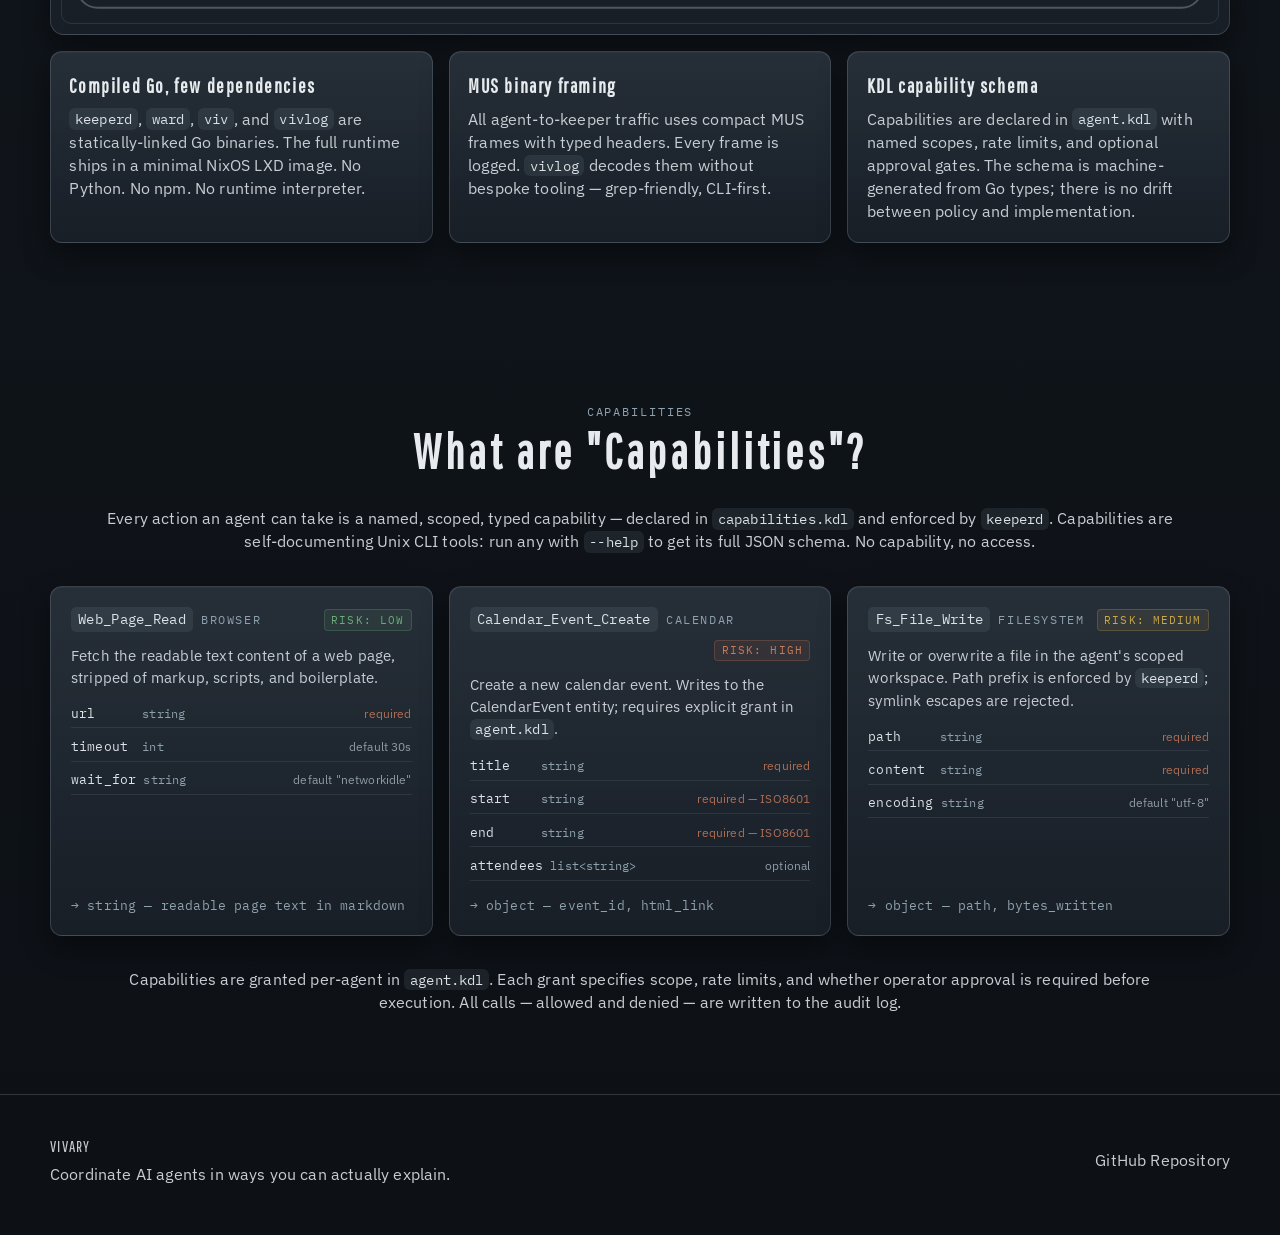
==== commit 99d23f70: "Smooth scroll-driven logo animation; add acronym subtitle - Replace binary class-toggle with CSS var" ====
--- a/index.html
+++ b/index.html
@@ -16,6 +16,7 @@
             <nav class="container nav-bar">
                 <div class="masthead-mark">
                     <span class="mark-name">VIVARY</span>
+                    <span class="mark-acronym">Virtualized Isolated Verifiable Agent Runtime Yard</span>
                 </div>
                 <ul class="nav-links">
                     <li><a href="#what">What</a></li>
@@ -288,10 +289,33 @@
         </footer>
     </div>
     <script>
-        const hdr = document.querySelector('.site-header');
-        window.addEventListener('scroll', function () {
-            hdr.classList.toggle('scrolled', window.scrollY > 80);
-        }, { passive: true });
+        (function () {
+            var root = document.documentElement;
+            var raf = false;
+
+            function update() {
+                var y = window.scrollY;
+                // Logo: 5rem → 1.9rem over first 160px of scroll
+                var t = Math.min(1, y / 160);
+                var logoSize = (5 - (5 - 1.9) * t).toFixed(3);
+                var navHeight = Math.round(160 - (160 - 72) * t);
+                // Acronym fades out faster — gone by 80px
+                var ta = Math.min(1, y / 80);
+                var acronymOpacity = (1 - ta).toFixed(3);
+
+                root.style.setProperty('--logo-size', logoSize + 'rem');
+                root.style.setProperty('--nav-height', navHeight + 'px');
+                root.style.setProperty('--acronym-opacity', acronymOpacity);
+                raf = false;
+            }
+
+            window.addEventListener('scroll', function () {
+                if (!raf) {
+                    raf = true;
+                    requestAnimationFrame(update);
+                }
+            }, { passive: true });
+        })();
     </script>
 </body>
 </html>
--- a/style.css
+++ b/style.css
@@ -75,12 +75,7 @@
     justify-content: space-between;
     align-items: center;
     gap: 1.5rem;
-    min-height: 72px;
-    transition: min-height 0.35s ease;
-}
-
-.site-header:not(.scrolled) .nav-bar {
-    min-height: 140px;
+    min-height: var(--nav-height, 160px);
 }
 
 .masthead-mark {
@@ -118,13 +113,20 @@
 }
 
 .mark-name {
-    font-size: 3.8rem;
+    font-size: var(--logo-size, 5rem);
     letter-spacing: 0.06em;
-    transition: font-size 0.35s ease;
-}
-
-.site-header.scrolled .mark-name {
-    font-size: 1.9rem;
+}
+
+.mark-acronym {
+    font-family: var(--font-mono);
+    font-size: 0.72rem;
+    text-transform: uppercase;
+    letter-spacing: 0.13em;
+    color: var(--signal);
+    opacity: var(--acronym-opacity, 1);
+    white-space: nowrap;
+    overflow: hidden;
+    line-height: 1.4;
 }
 
 .mark-kicker {
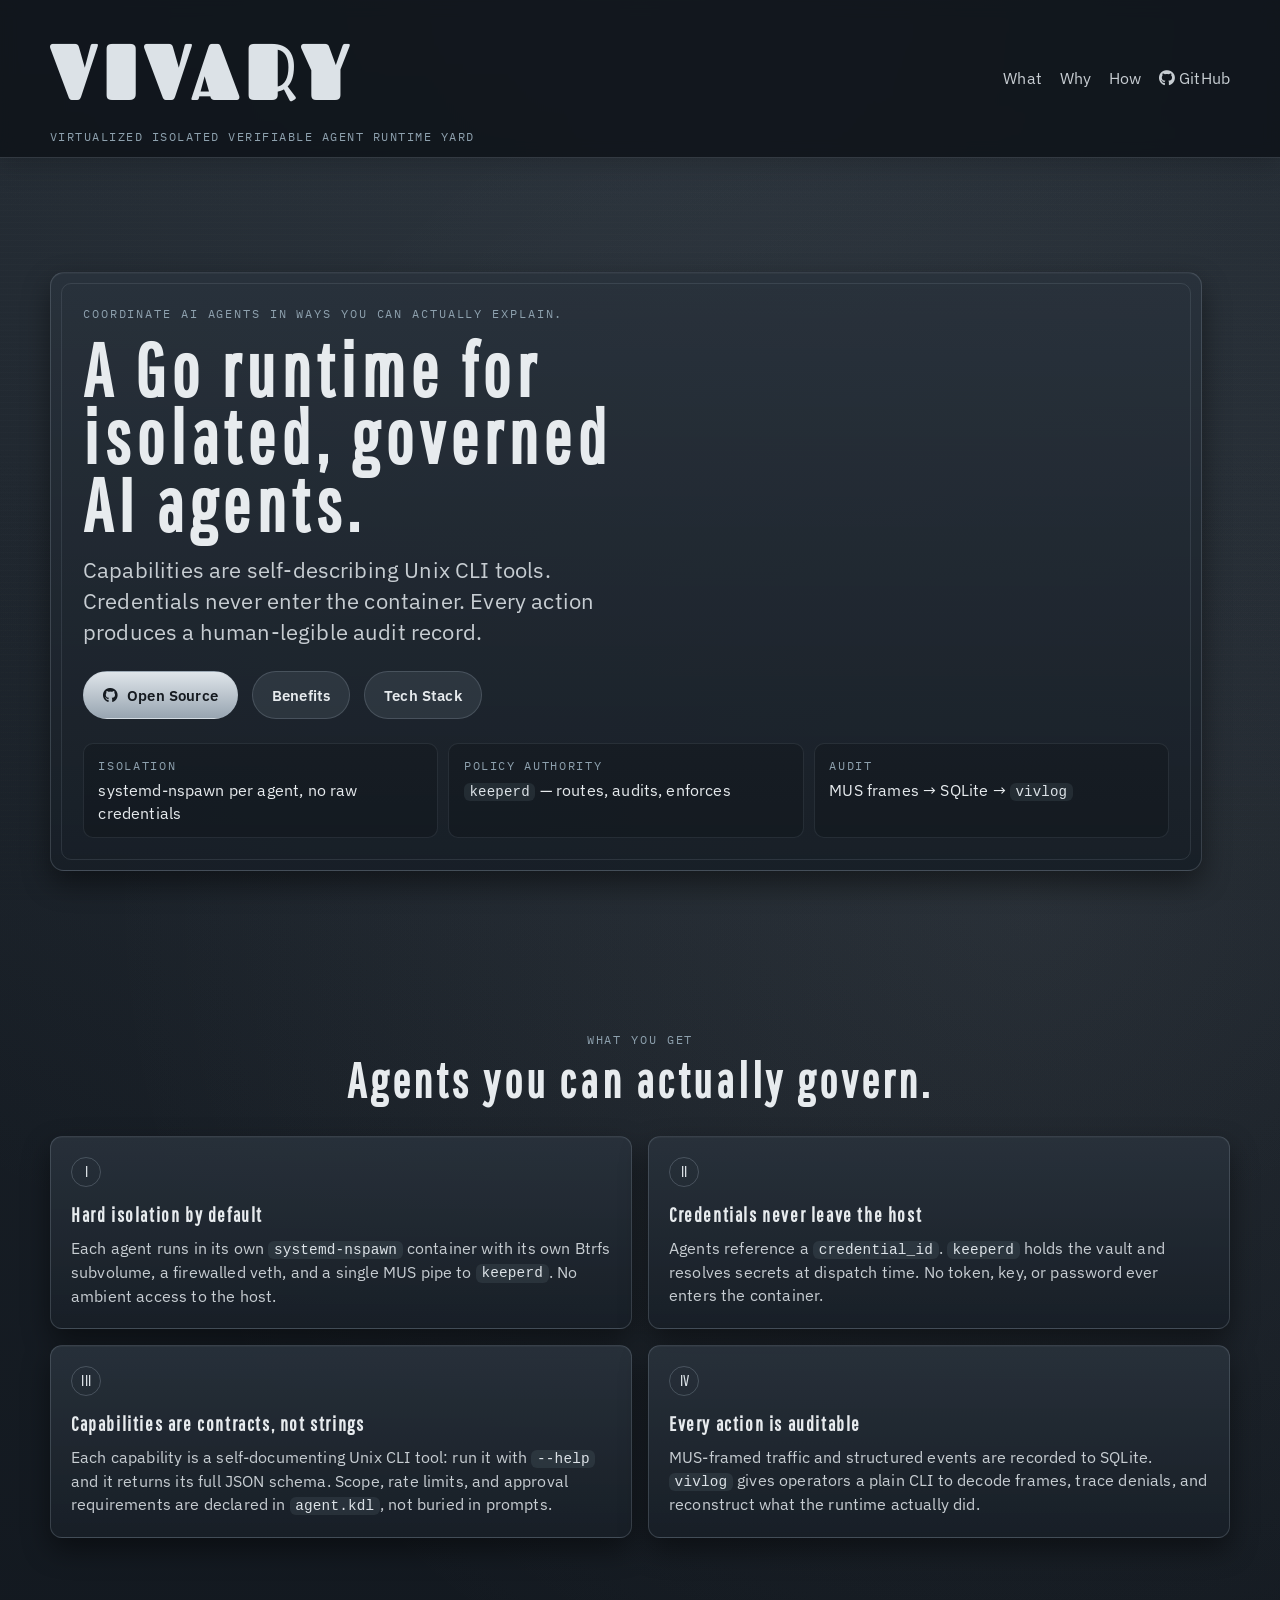
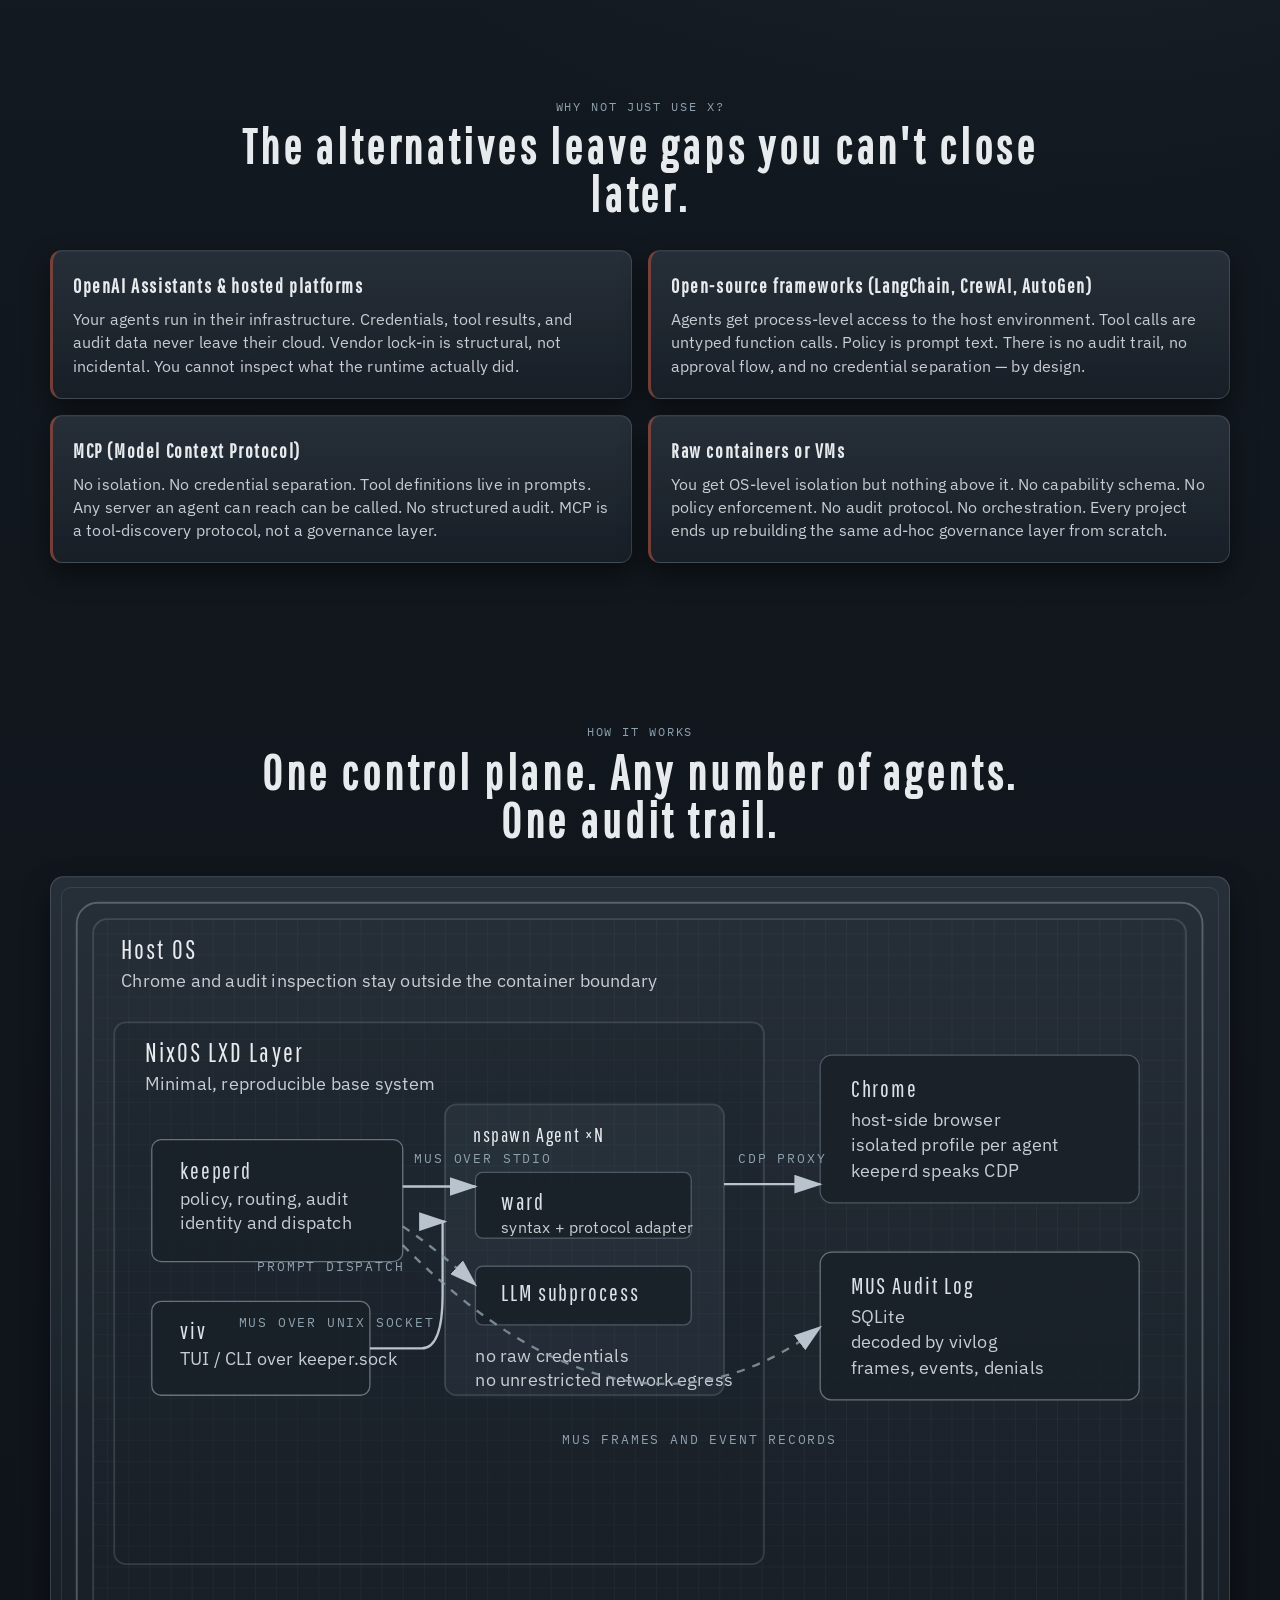
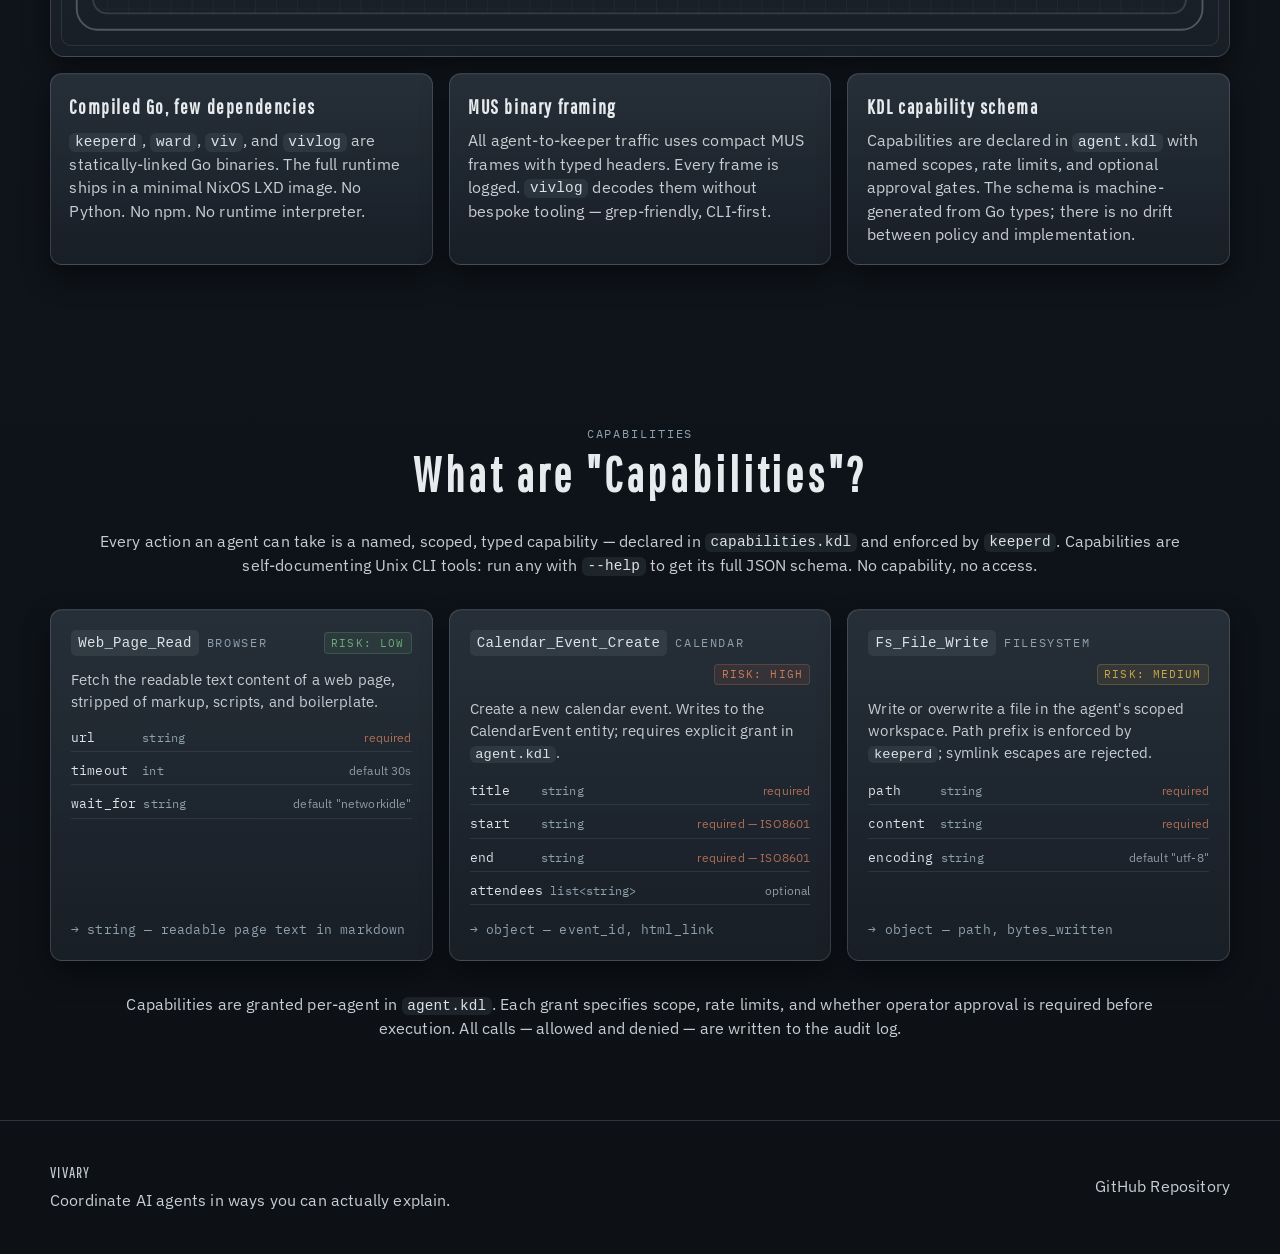
==== commit ef790fa7: "Fix logo pulsing, bold monospace, SQLite label cleanup - Header: position fixed (not sticky) — elimi" ====
--- a/index.html
+++ b/index.html
@@ -50,7 +50,7 @@
                             </div>
                             <div>
                                 <dt>Audit</dt>
-                                <dd>MUS frames → SQLite WAL → <code>vivlog</code></dd>
+                                <dd>MUS frames → SQLite → <code>vivlog</code></dd>
                             </div>
                         </dl>
                     </div>
@@ -82,7 +82,7 @@
                         <article class="principle-card">
                             <span class="card-index">IV</span>
                             <h3>Every action is auditable</h3>
-                            <p>MUS-framed traffic and structured events are recorded to a SQLite WAL. <code>vivlog</code> gives operators a plain CLI to decode frames, trace denials, and reconstruct what the runtime actually did.</p>
+                            <p>MUS-framed traffic and structured events are recorded to SQLite. <code>vivlog</code> gives operators a plain CLI to decode frames, trace denials, and reconstruct what the runtime actually did.</p>
                         </article>
                     </div>
                 </div>
@@ -177,7 +177,7 @@
 
                             <rect x="644" y="308" width="272" height="126" rx="10" class="diagram-box audit-box"/>
                             <text x="670" y="344" class="diagram-box-title">MUS Audit Log</text>
-                            <text x="670" y="368" class="diagram-box-text">SQLite WAL</text>
+                            <text x="670" y="368" class="diagram-box-text">SQLite</text>
                             <text x="670" y="390" class="diagram-box-text">decoded by vivlog</text>
                             <text x="670" y="412" class="diagram-box-text">frames, events, denials</text>
 
@@ -298,13 +298,11 @@
                 // Logo: 5rem → 1.9rem over first 160px of scroll
                 var t = Math.min(1, y / 160);
                 var logoSize = (5 - (5 - 1.9) * t).toFixed(3);
-                var navHeight = Math.round(160 - (160 - 72) * t);
                 // Acronym fades out faster — gone by 80px
                 var ta = Math.min(1, y / 80);
                 var acronymOpacity = (1 - ta).toFixed(3);
 
                 root.style.setProperty('--logo-size', logoSize + 'rem');
-                root.style.setProperty('--nav-height', navHeight + 'px');
                 root.style.setProperty('--acronym-opacity', acronymOpacity);
                 raf = false;
             }
--- a/style.css
+++ b/style.css
@@ -61,8 +61,10 @@
 }
 
 .site-header {
-    position: sticky;
+    position: fixed;
     top: 0;
+    left: 0;
+    right: 0;
     z-index: 10;
     backdrop-filter: blur(8px);
     background: rgba(14, 18, 24, 0.84);
@@ -75,7 +77,12 @@
     justify-content: space-between;
     align-items: center;
     gap: 1.5rem;
-    min-height: var(--nav-height, 160px);
+    min-height: 72px;
+    padding: 0.75rem 0;
+}
+
+main {
+    padding-top: 180px;
 }
 
 .masthead-mark {
@@ -432,6 +439,7 @@
     background: rgba(142, 161, 174, 0.12);
     color: var(--steel-bright);
     font-family: var(--font-mono);
+    font-weight: 500;
     font-size: 0.9em;
 }
 
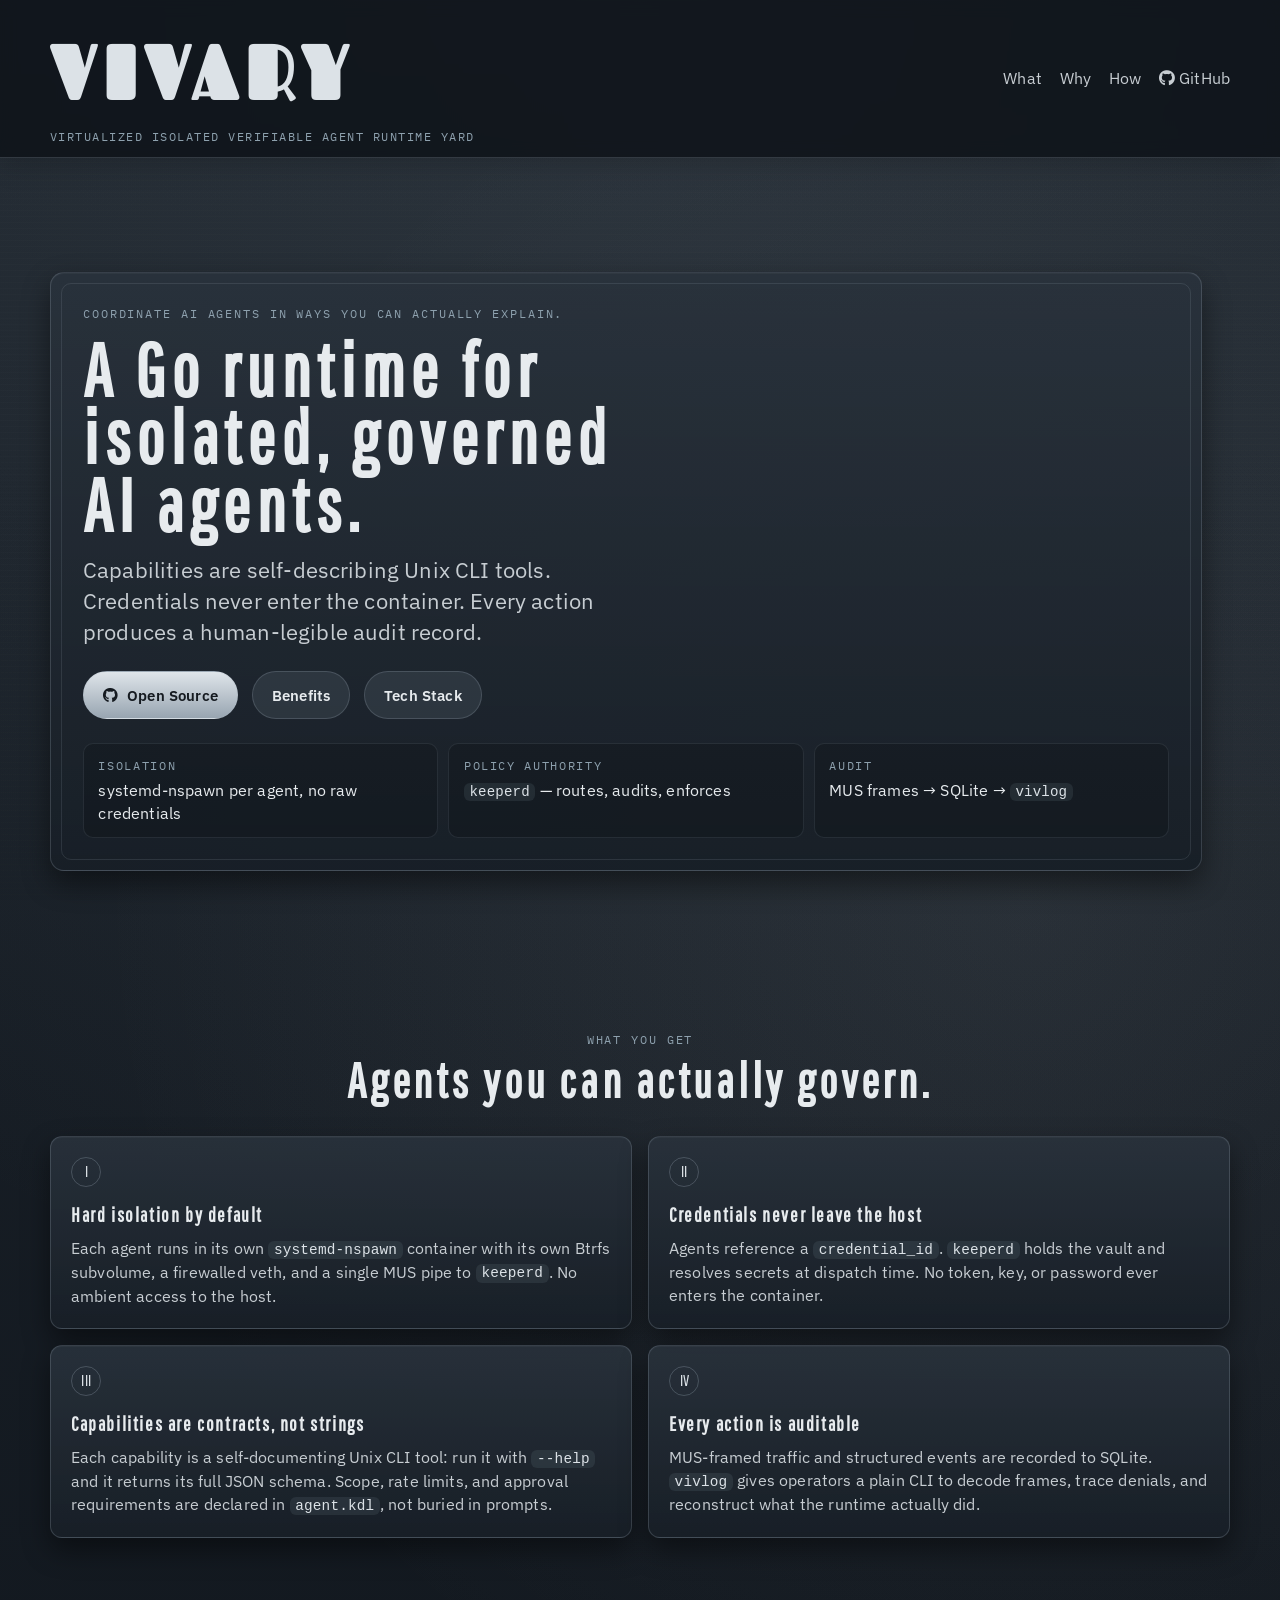
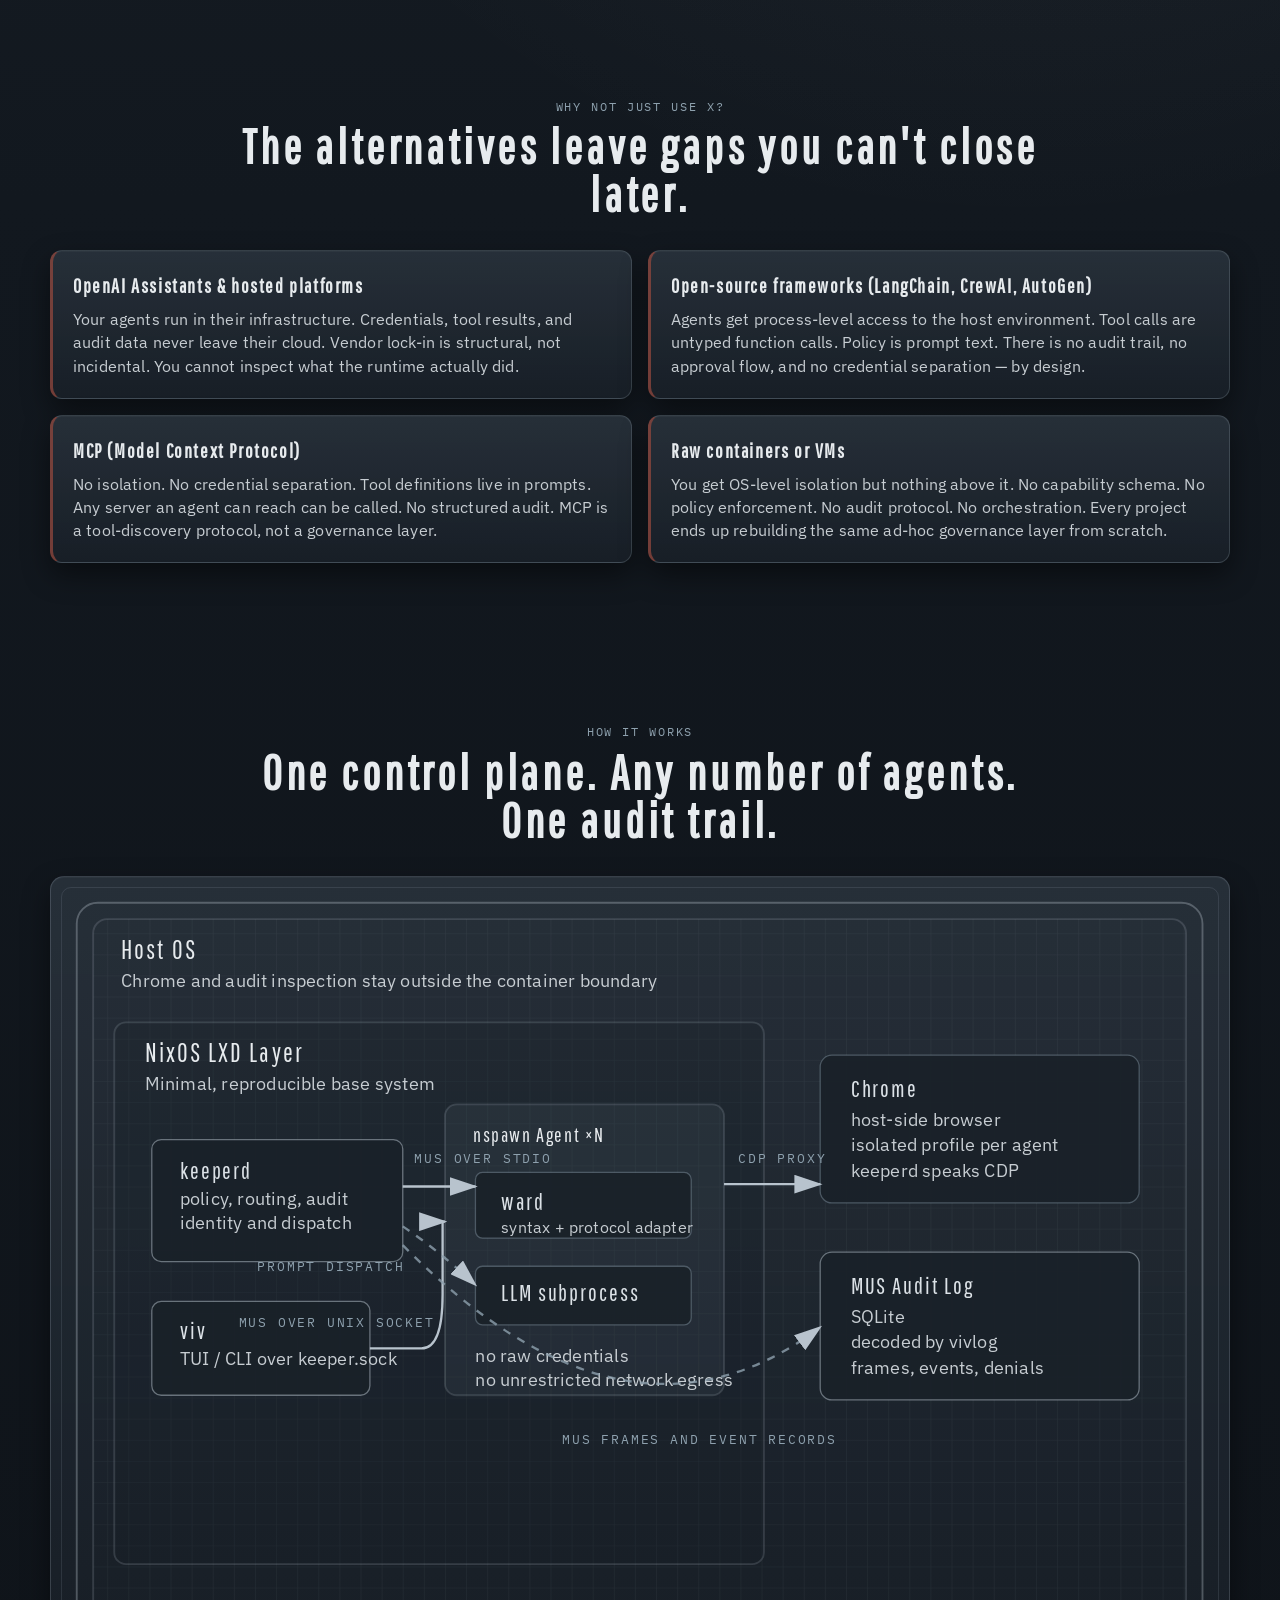
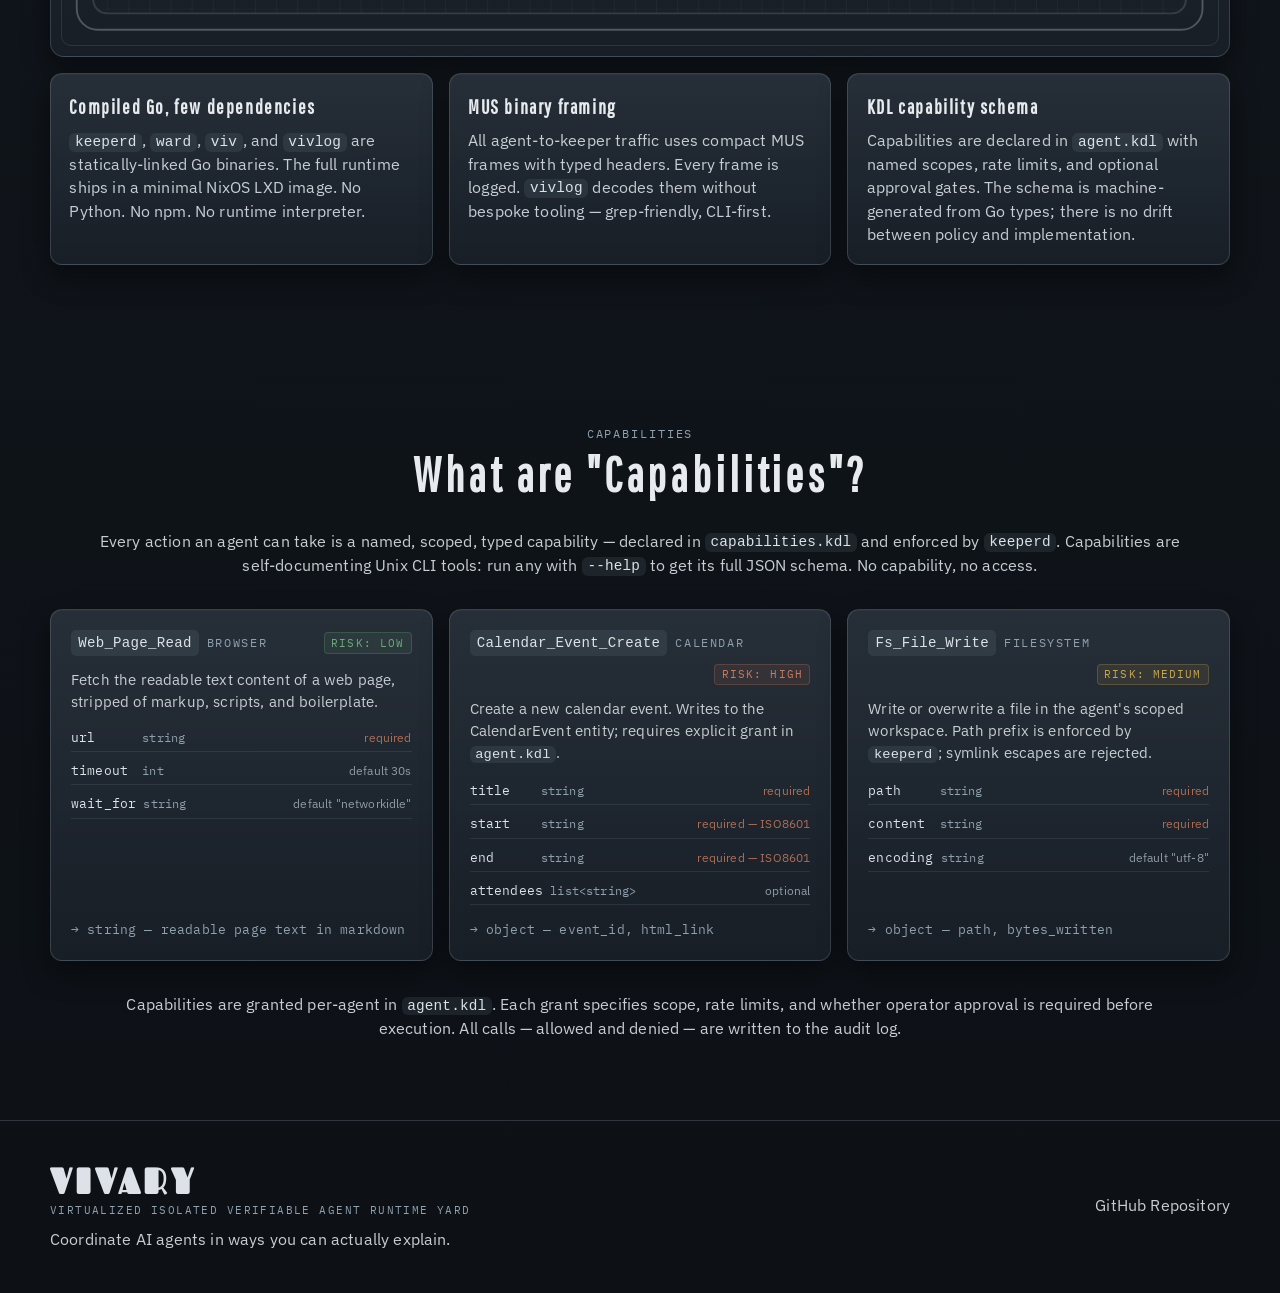
==== commit a092d88b: "Footer: use Fascinate logo font with acronym subtitle" ====
--- a/index.html
+++ b/index.html
@@ -279,8 +279,11 @@
         <footer class="site-footer">
             <div class="container footer-content">
                 <div>
-                    <p class="footer-mark">VIVARY</p>
-                    <p>Coordinate AI agents in ways you can actually explain.</p>
+                    <div class="footer-logo">
+                        <span class="footer-mark">VIVARY</span>
+                        <span class="footer-acronym">Virtualized Isolated Verifiable Agent Runtime Yard</span>
+                    </div>
+                    <p class="footer-tagline">Coordinate AI agents in ways you can actually explain.</p>
                 </div>
                 <div>
                     <a href="https://github.com/AgenticWrestling/vivary">GitHub Repository</a>
--- a/style.css
+++ b/style.css
@@ -113,8 +113,7 @@
 h2,
 h3,
 .diagram-title,
-.diagram-box-title,
-.footer-mark {
+.diagram-box-title {
     font-family: var(--font-display);
     letter-spacing: 0.08em;
 }
@@ -600,10 +599,32 @@
     gap: 1rem;
 }
 
+.footer-logo {
+    display: flex;
+    flex-direction: column;
+    gap: 0.2rem;
+    margin-bottom: 0.6rem;
+}
+
 .footer-mark {
-    font-size: 1.2rem;
-    color: var(--steel-bright);
-    margin-bottom: 0.3rem;
+    font-family: var(--font-logo);
+    font-size: 2.4rem;
+    color: var(--steel-bright);
+    letter-spacing: 0.06em;
+    line-height: 1;
+}
+
+.footer-acronym {
+    font-family: var(--font-mono);
+    font-size: 0.68rem;
+    text-transform: uppercase;
+    letter-spacing: 0.13em;
+    color: var(--signal);
+}
+
+.footer-tagline {
+    font-size: 1rem;
+    color: var(--text-soft);
 }
 
 @media (max-width: 980px) {
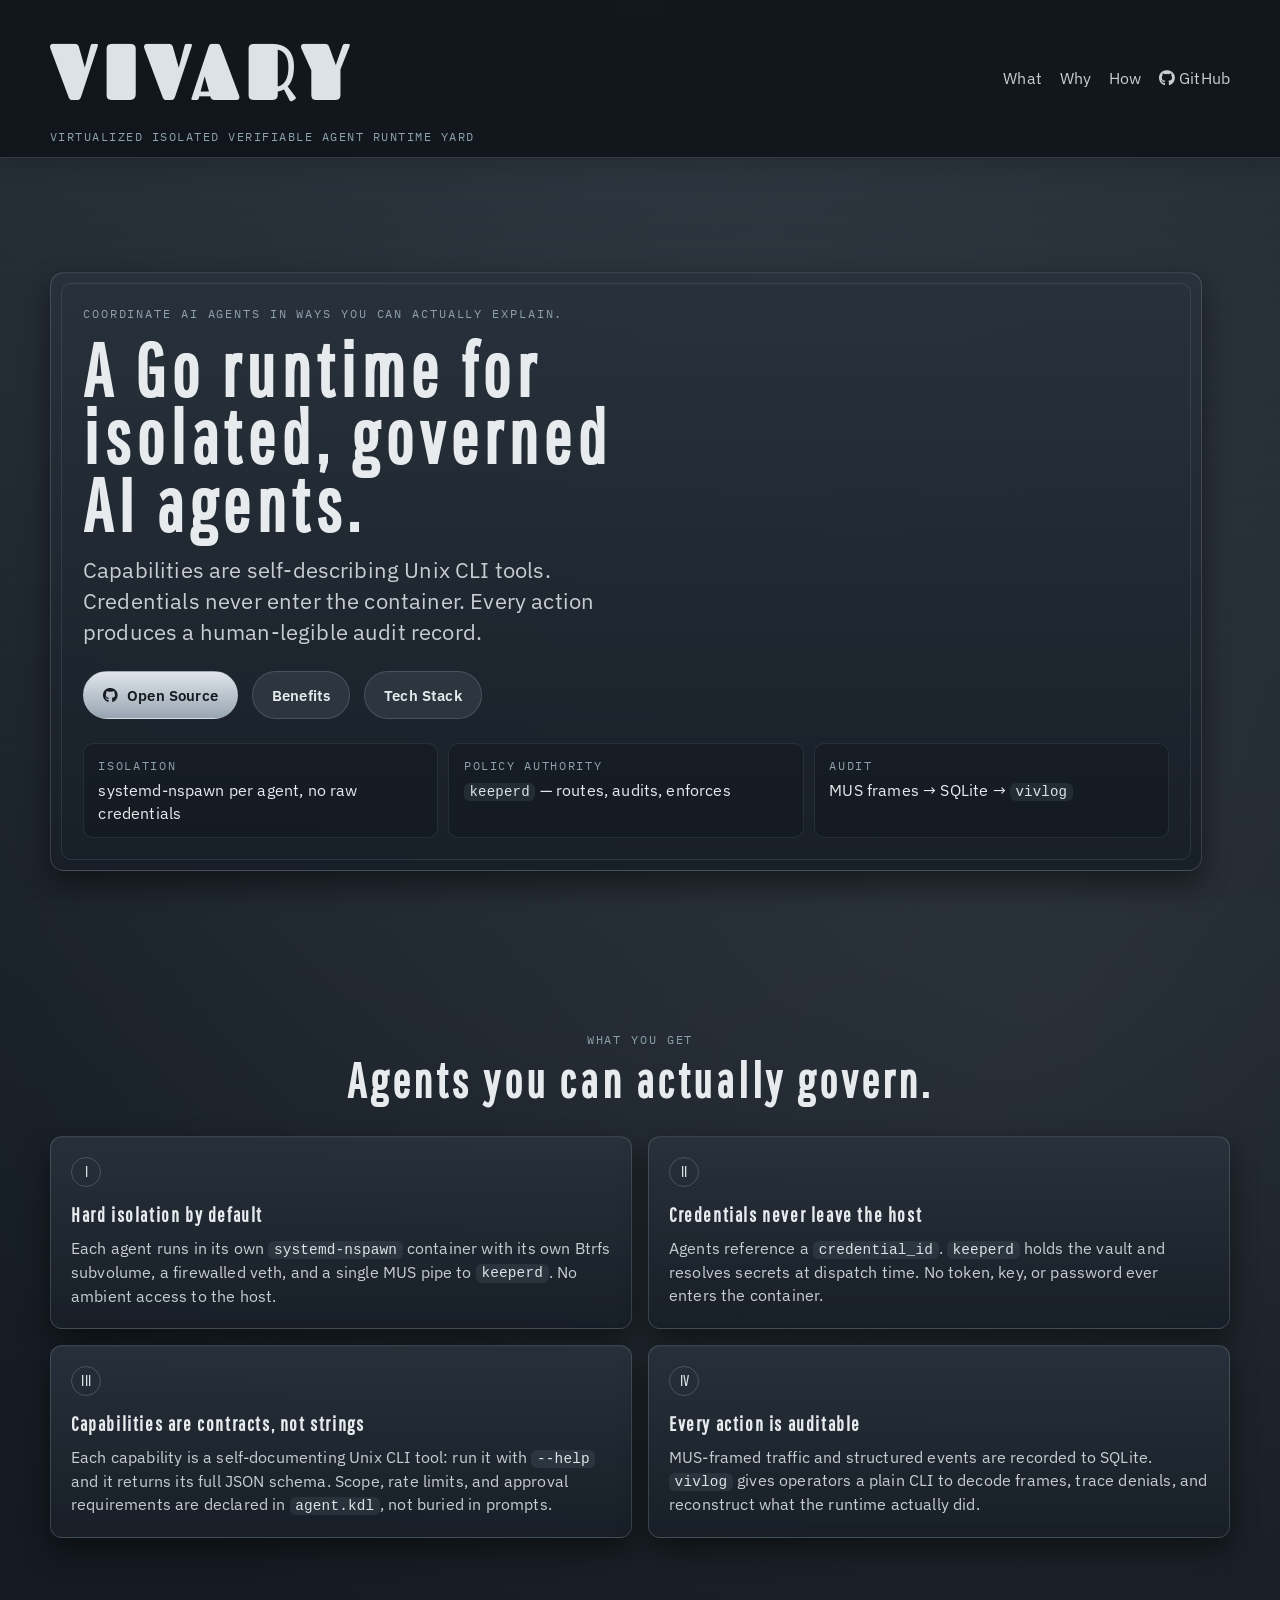
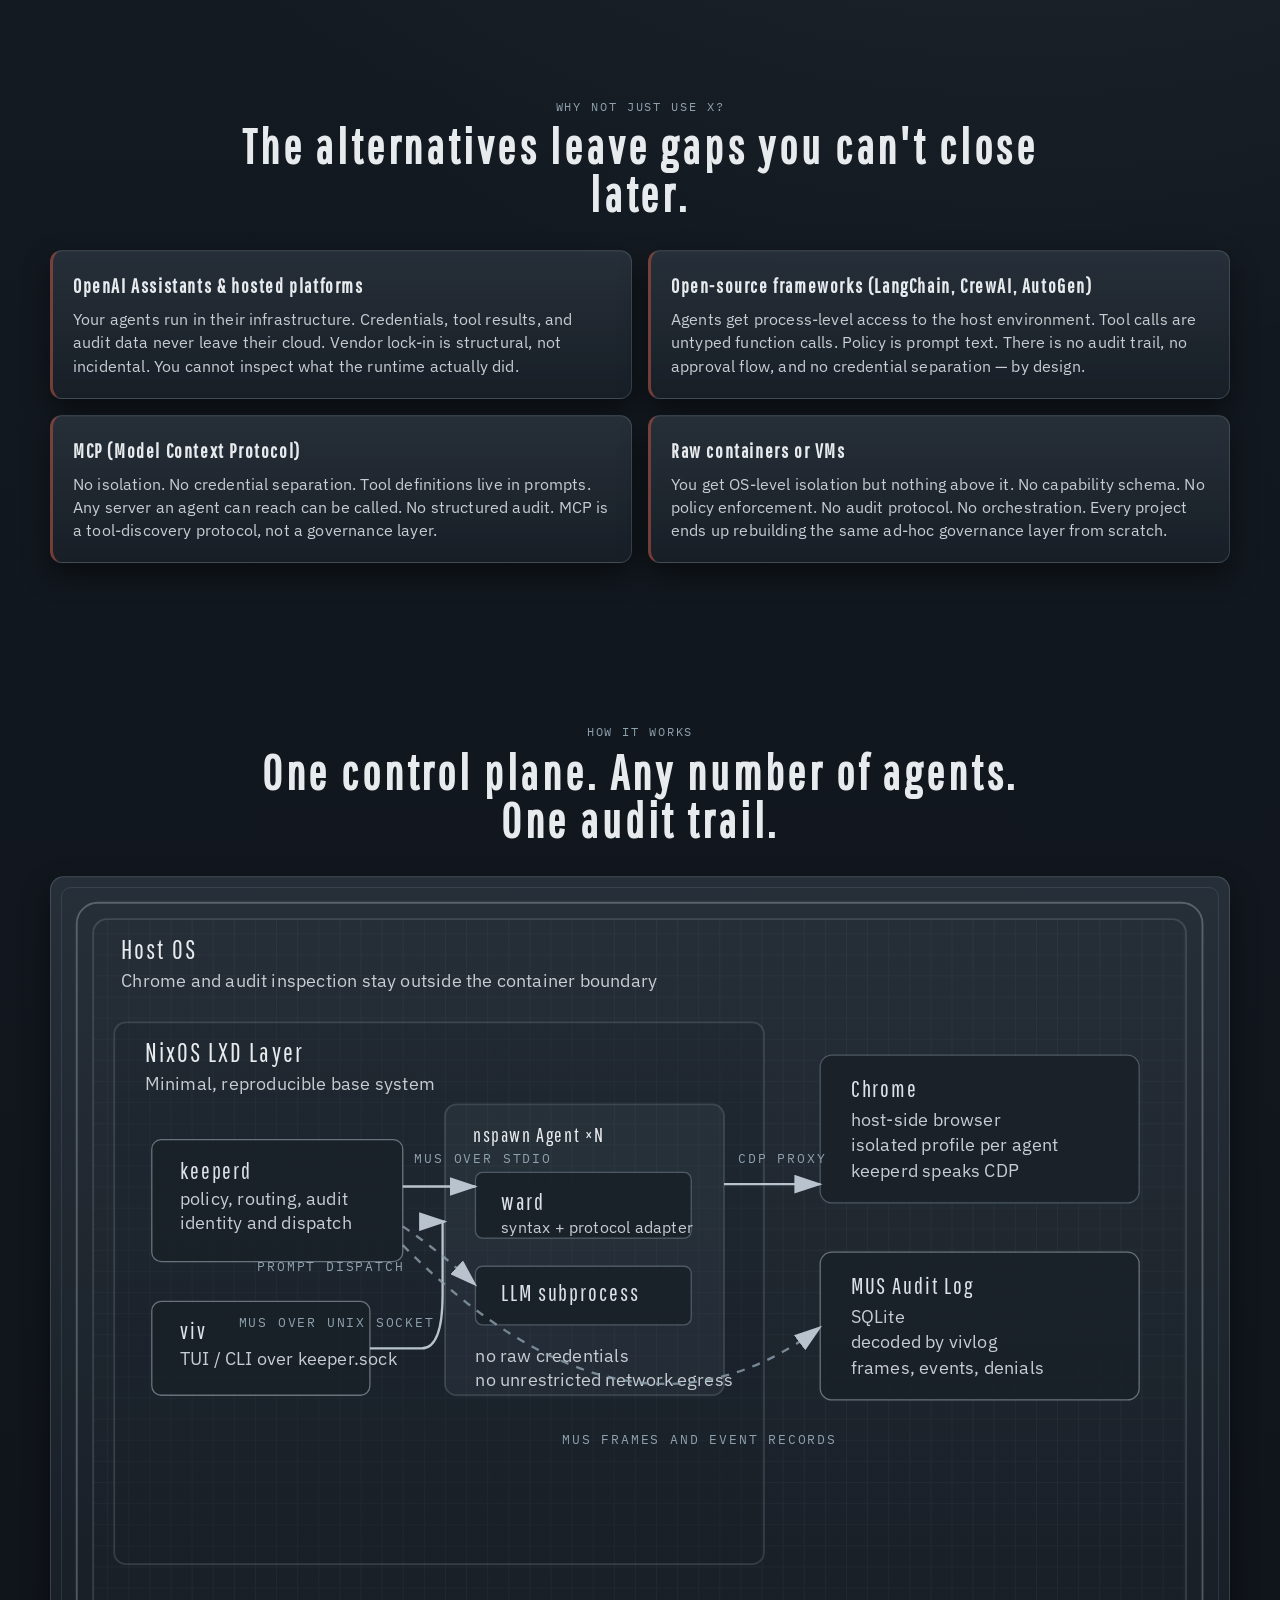
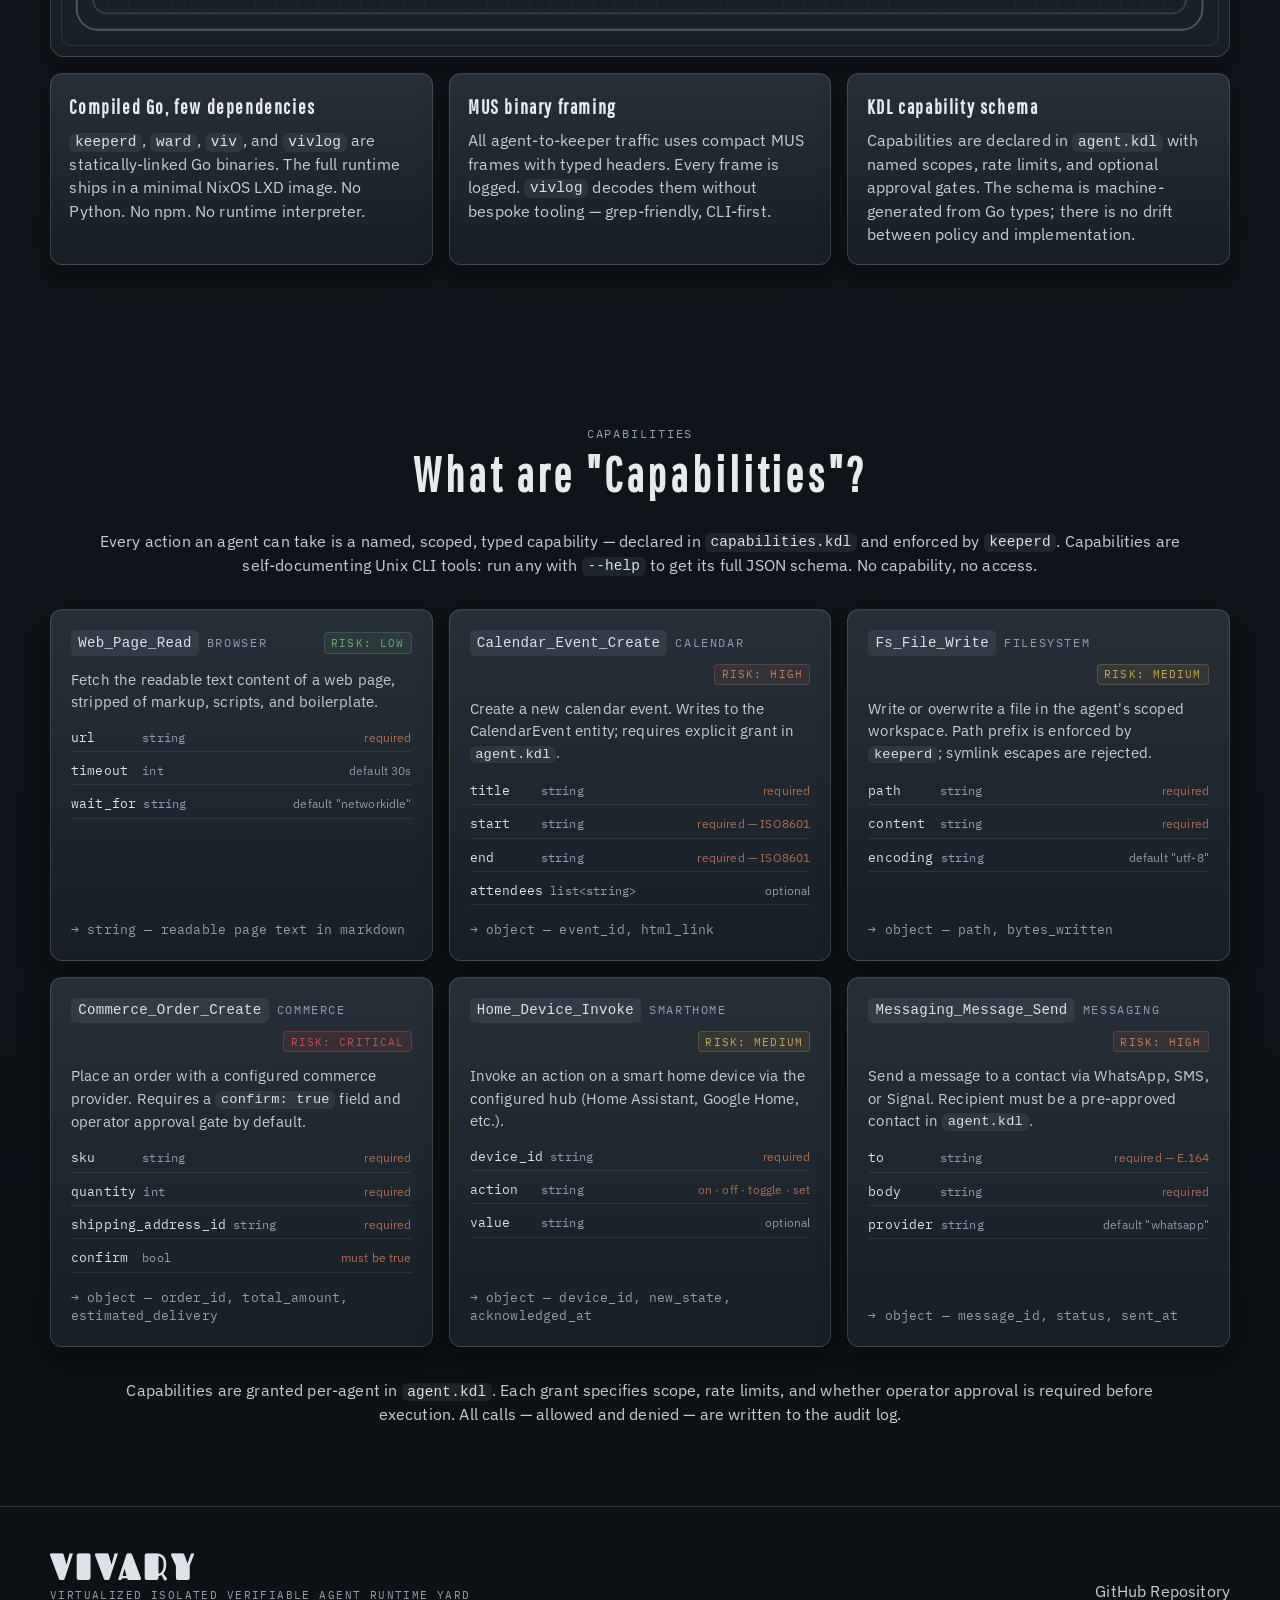
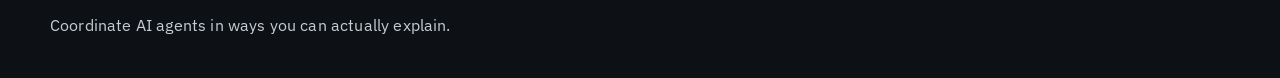
==== commit 4f16ffbb: "Add Commerce, SmartHome, Messaging capabilities to KDL and website - capabilities.kdl: Commerce_Orde" ====
--- a/index.html
+++ b/index.html
@@ -271,6 +271,52 @@
                             <div class="cap-returns">→ object — path, bytes_written</div>
                         </article>
 
+                        <article class="cap-card">
+                            <div class="cap-head">
+                                <code class="cap-name">Commerce_Order_Create</code>
+                                <span class="cap-category">Commerce</span>
+                                <span class="cap-risk cap-risk--critical">risk: critical</span>
+                            </div>
+                            <p class="cap-desc">Place an order with a configured commerce provider. Requires a <code>confirm: true</code> field and operator approval gate by default.</p>
+                            <ul class="cap-fields">
+                                <li><span class="field-name">sku</span><span class="field-type">string</span><span class="field-req">required</span></li>
+                                <li><span class="field-name">quantity</span><span class="field-type">int</span><span class="field-req">required</span></li>
+                                <li><span class="field-name">shipping_address_id</span><span class="field-type">string</span><span class="field-req">required</span></li>
+                                <li><span class="field-name">confirm</span><span class="field-type">bool</span><span class="field-req">must be true</span></li>
+                            </ul>
+                            <div class="cap-returns">→ object — order_id, total_amount, estimated_delivery</div>
+                        </article>
+
+                        <article class="cap-card">
+                            <div class="cap-head">
+                                <code class="cap-name">Home_Device_Invoke</code>
+                                <span class="cap-category">SmartHome</span>
+                                <span class="cap-risk cap-risk--medium">risk: medium</span>
+                            </div>
+                            <p class="cap-desc">Invoke an action on a smart home device via the configured hub (Home Assistant, Google Home, etc.).</p>
+                            <ul class="cap-fields">
+                                <li><span class="field-name">device_id</span><span class="field-type">string</span><span class="field-req">required</span></li>
+                                <li><span class="field-name">action</span><span class="field-type">string</span><span class="field-req">on · off · toggle · set</span></li>
+                                <li><span class="field-name">value</span><span class="field-type">string</span><span class="field-opt">optional</span></li>
+                            </ul>
+                            <div class="cap-returns">→ object — device_id, new_state, acknowledged_at</div>
+                        </article>
+
+                        <article class="cap-card">
+                            <div class="cap-head">
+                                <code class="cap-name">Messaging_Message_Send</code>
+                                <span class="cap-category">Messaging</span>
+                                <span class="cap-risk cap-risk--high">risk: high</span>
+                            </div>
+                            <p class="cap-desc">Send a message to a contact via WhatsApp, SMS, or Signal. Recipient must be a pre-approved contact in <code>agent.kdl</code>.</p>
+                            <ul class="cap-fields">
+                                <li><span class="field-name">to</span><span class="field-type">string</span><span class="field-req">required — E.164</span></li>
+                                <li><span class="field-name">body</span><span class="field-type">string</span><span class="field-req">required</span></li>
+                                <li><span class="field-name">provider</span><span class="field-type">string</span><span class="field-opt">default "whatsapp"</span></li>
+                            </ul>
+                            <div class="cap-returns">→ object — message_id, status, sent_at</div>
+                        </article>
+
                     </div>
                     <p class="cap-note">Capabilities are granted per-agent in <code>agent.kdl</code>. Each grant specifies scope, rate limits, and whether operator approval is required before execution. All calls — allowed and denied — are written to the audit log.</p>
                 </div>
--- a/style.css
+++ b/style.css
@@ -811,9 +811,10 @@
     margin-left: auto;
 }
 
-.cap-risk--low    { color: #6aab79; background: rgba(106, 171, 121, 0.1); border: 1px solid rgba(106, 171, 121, 0.25); }
-.cap-risk--medium { color: #c9a84c; background: rgba(201, 168, 76, 0.1);  border: 1px solid rgba(201, 168, 76, 0.25); }
-.cap-risk--high   { color: #c97a5a; background: rgba(201, 122, 90, 0.1);  border: 1px solid rgba(201, 122, 90, 0.25); }
+.cap-risk--low      { color: #6aab79; background: rgba(106, 171, 121, 0.1); border: 1px solid rgba(106, 171, 121, 0.25); }
+.cap-risk--medium   { color: #c9a84c; background: rgba(201, 168, 76, 0.1);  border: 1px solid rgba(201, 168, 76, 0.25); }
+.cap-risk--high     { color: #c97a5a; background: rgba(201, 122, 90, 0.1);  border: 1px solid rgba(201, 122, 90, 0.25); }
+.cap-risk--critical { color: #c94f4f; background: rgba(201, 79, 79, 0.12);  border: 1px solid rgba(201, 79, 79, 0.35); }
 
 .cap-desc {
     font-size: 0.95rem;
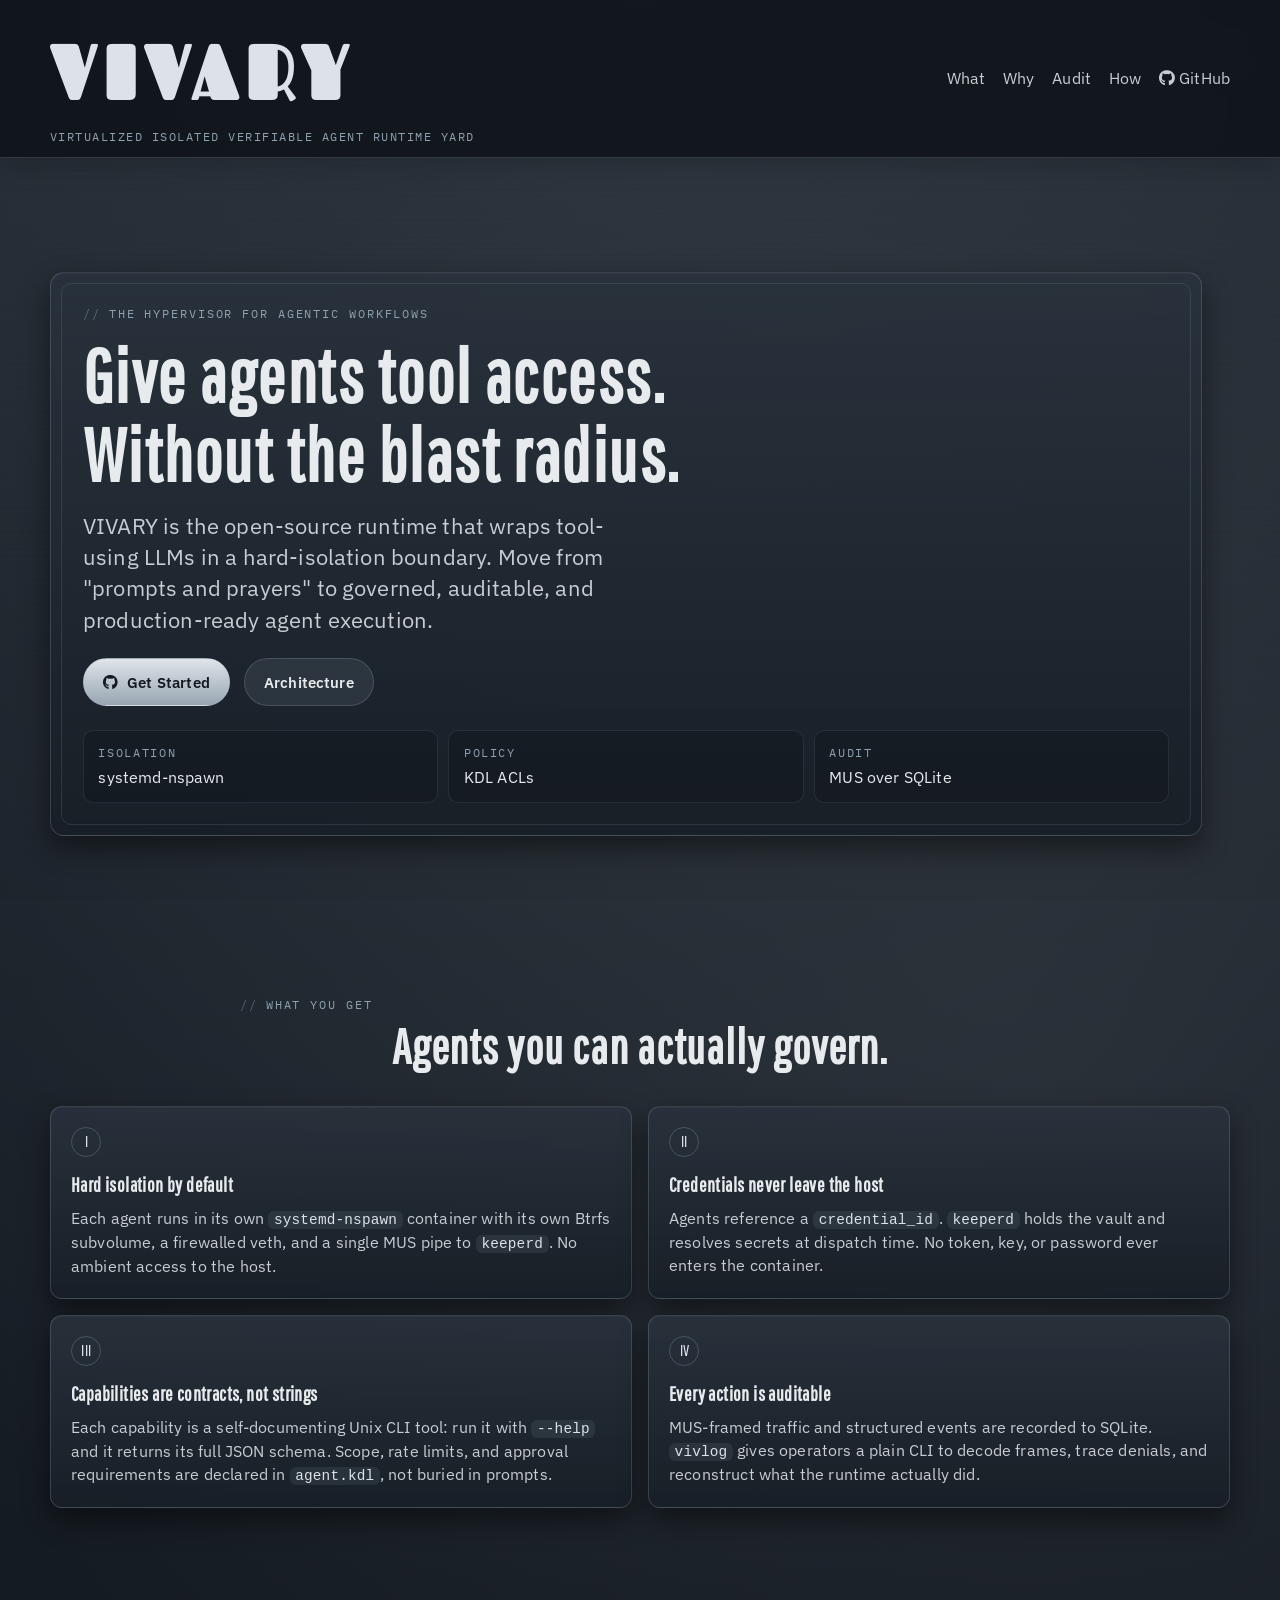
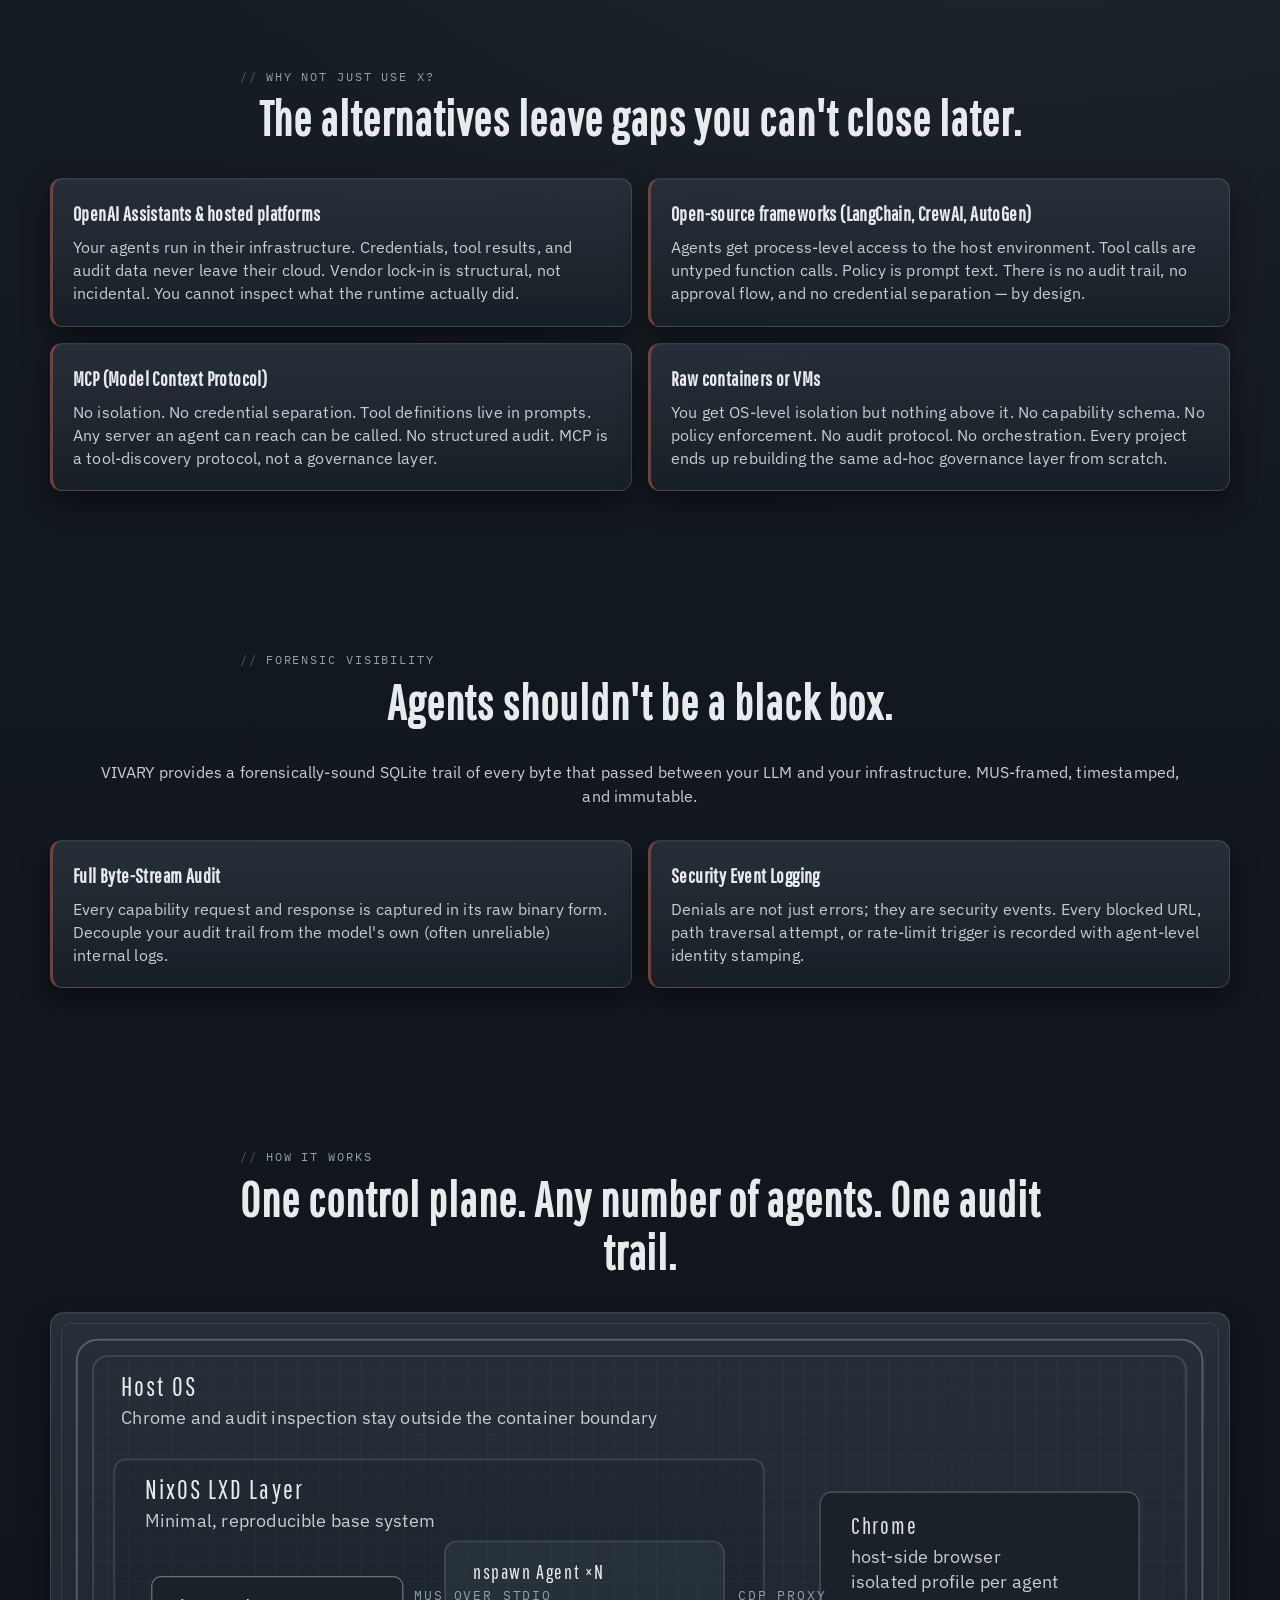
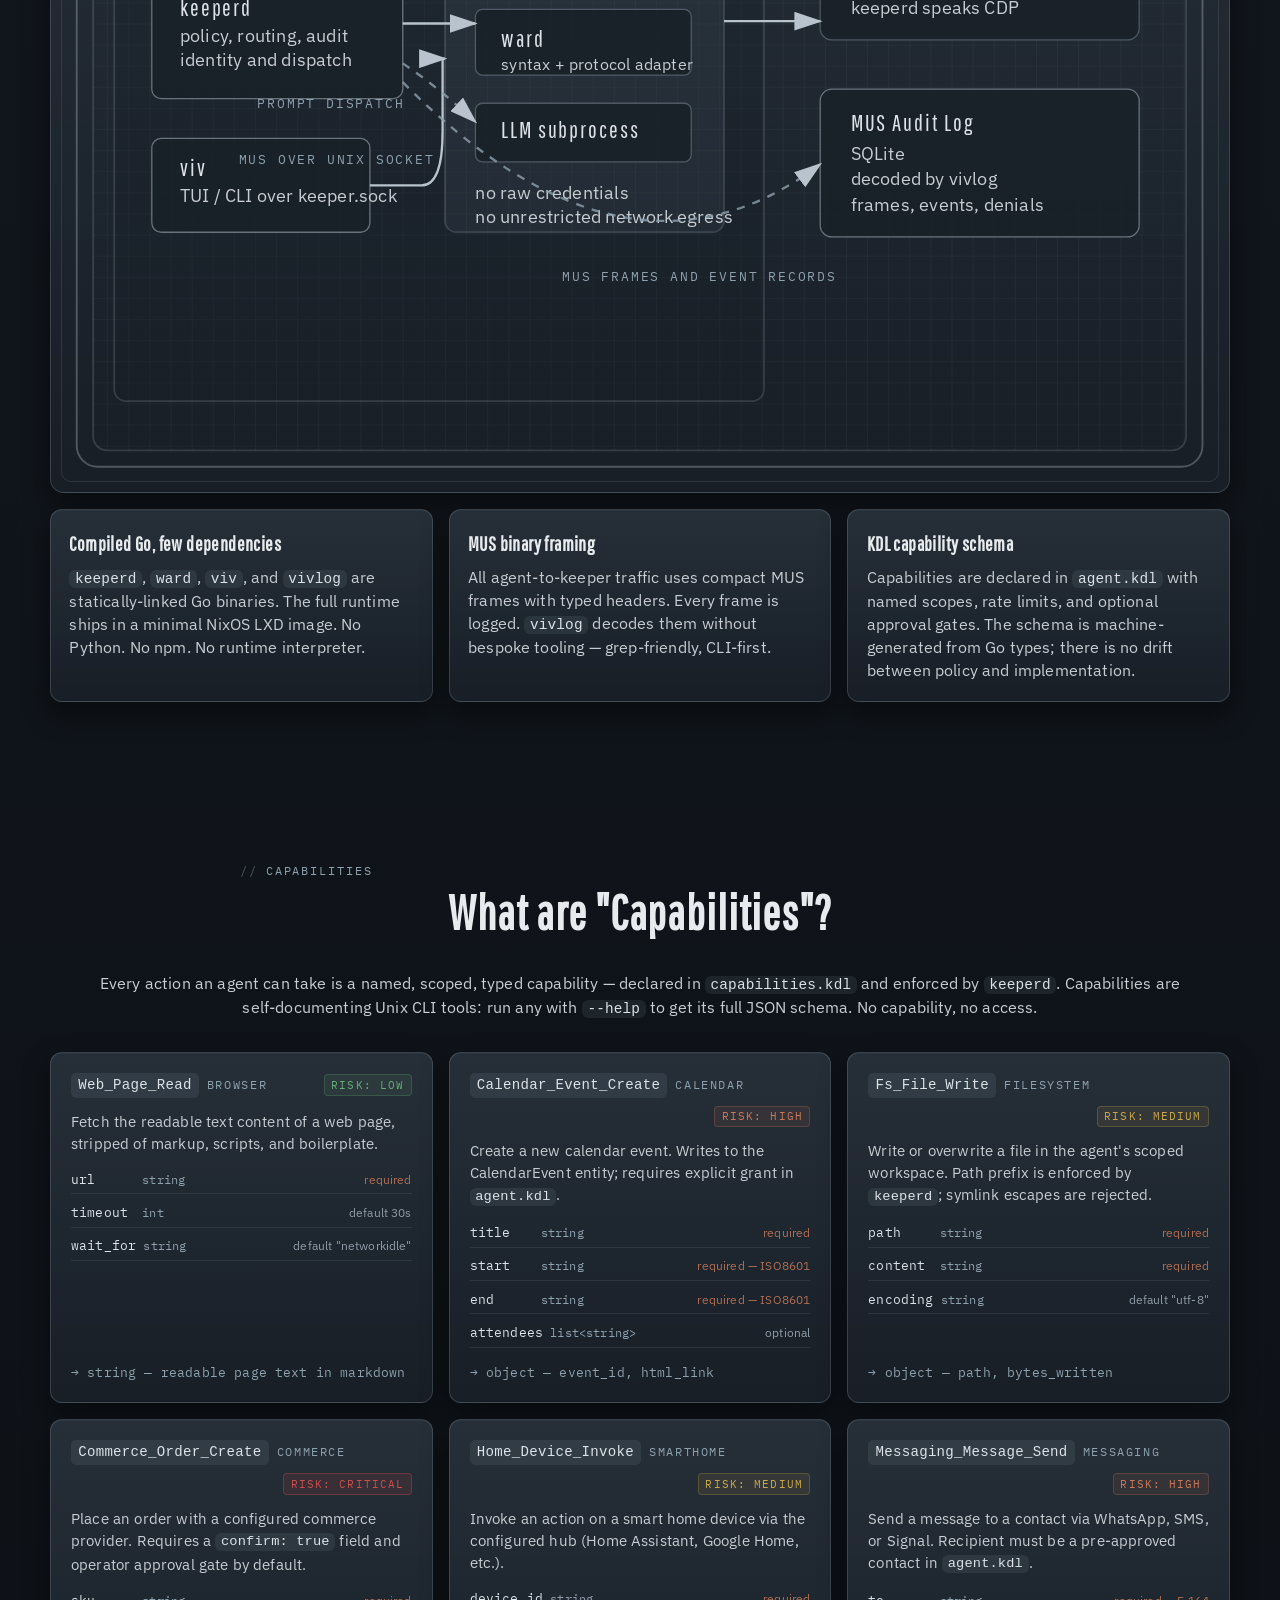
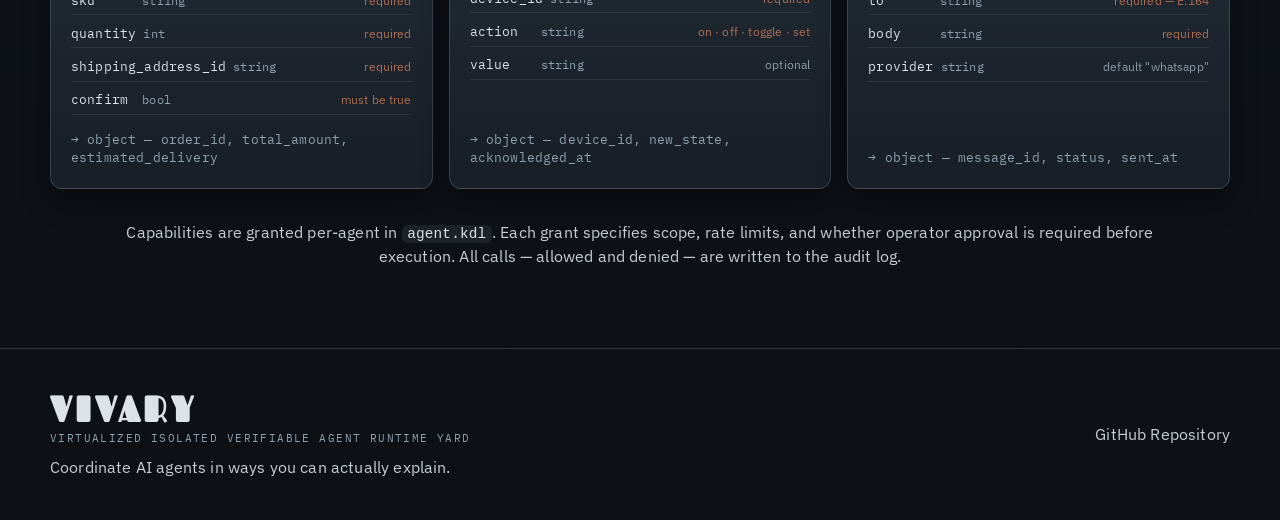
==== commit 0af42a1e: "marketing: refine hero messaging and add audit section" ====
--- a/index.html
+++ b/index.html
@@ -21,6 +21,7 @@
                 <ul class="nav-links">
                     <li><a href="#what">What</a></li>
                     <li><a href="#why">Why</a></li>
+                    <li><a href="#compliance">Audit</a></li>
                     <li><a href="#how">How</a></li>
                     <li><a href="https://github.com/AgenticWrestling/vivary"><i class="fa-brands fa-github"></i> GitHub</a></li>
                 </ul>
@@ -31,26 +32,25 @@
             <section class="hero">
                 <div class="container">
                     <div class="hero-copy">
-                        <p class="eyebrow">Coordinate AI agents in ways you can actually explain.</p>
-                        <h1>A Go runtime for isolated, governed AI agents.</h1>
-                        <p class="hero-lead">Capabilities are self-describing Unix CLI tools. Credentials never enter the container. Every action produces a human-legible audit record.</p>
+                        <p class="eyebrow">The Hypervisor for Agentic Workflows</p>
+                        <h1>Give agents tool access. Without the blast radius.</h1>
+                        <p class="hero-lead">VIVARY is the open-source runtime that wraps tool-using LLMs in a hard-isolation boundary. Move from "prompts and prayers" to governed, auditable, and production-ready agent execution.</p>
                         <div class="hero-actions">
-                            <a href="https://github.com/AgenticWrestling/vivary" class="btn btn-primary"><i class="fa-brands fa-github"></i> Open Source</a>
-                            <a href="#what" class="btn btn-secondary">Benefits</a>
-                            <a href="#how" class="btn btn-secondary">Tech Stack</a>
+                            <a href="https://github.com/AgenticWrestling/vivary" class="btn btn-primary"><i class="fa-brands fa-github"></i> Get Started</a>
+                            <a href="#how" class="btn btn-secondary">Architecture</a>
                         </div>
                         <dl class="hero-facts">
                             <div>
                                 <dt>Isolation</dt>
-                                <dd>systemd-nspawn per agent, no raw credentials</dd>
+                                <dd>systemd-nspawn</dd>
                             </div>
                             <div>
-                                <dt>Policy Authority</dt>
-                                <dd><code>keeperd</code> — routes, audits, enforces</dd>
+                                <dt>Policy</dt>
+                                <dd>KDL ACLs</dd>
                             </div>
                             <div>
                                 <dt>Audit</dt>
-                                <dd>MUS frames → SQLite → <code>vivlog</code></dd>
+                                <dd>MUS over SQLite</dd>
                             </div>
                         </dl>
                     </div>
@@ -110,6 +110,26 @@
                         <article class="why-card">
                             <h3>Raw containers or VMs</h3>
                             <p>You get OS-level isolation but nothing above it. No capability schema. No policy enforcement. No audit protocol. No orchestration. Every project ends up rebuilding the same ad-hoc governance layer from scratch.</p>
+                        </article>
+                    </div>
+                </div>
+            </section>
+
+            <section id="compliance" class="why-section">
+                <div class="container">
+                    <div class="section-heading">
+                        <p class="section-kicker">Forensic Visibility</p>
+                        <h2>Agents shouldn't be a black box.</h2>
+                    </div>
+                    <p class="cap-intro">VIVARY provides a forensically-sound SQLite trail of every byte that passed between your LLM and your infrastructure. MUS-framed, timestamped, and immutable.</p>
+                    <div class="why-grid">
+                        <article class="why-card">
+                            <h3>Full Byte-Stream Audit</h3>
+                            <p>Every capability request and response is captured in its raw binary form. Decouple your audit trail from the model's own (often unreliable) internal logs.</p>
+                        </article>
+                        <article class="why-card">
+                            <h3>Security Event Logging</h3>
+                            <p>Denials are not just errors; they are security events. Every blocked URL, path traversal attempt, or rate-limit trigger is recorded with agent-level identity stamping.</p>
                         </article>
                     </div>
                 </div>
--- a/style.css
+++ b/style.css
@@ -101,6 +101,15 @@
     text-transform: uppercase;
     letter-spacing: 0.16em;
     color: var(--signal);
+    display: flex;
+    align-items: center;
+    gap: 0.5rem;
+}
+
+.section-kicker::before,
+.eyebrow::before {
+    content: "//";
+    opacity: 0.5;
 }
 
 .mark-name,
@@ -115,7 +124,7 @@
 .diagram-title,
 .diagram-box-title {
     font-family: var(--font-display);
-    letter-spacing: 0.08em;
+    letter-spacing: 0.02em;
 }
 
 .mark-name {
@@ -222,7 +231,7 @@
 
 h1 {
     font-size: clamp(2.6rem, 7vw, 4.6rem);
-    line-height: 0.92;
+    line-height: 1.08;
     margin-bottom: 1rem;
     color: var(--text-main);
     max-width: 20ch;
@@ -385,7 +394,7 @@
 
 h2 {
     font-size: clamp(1.9rem, 4vw, 3rem);
-    line-height: 1;
+    line-height: 1.12;
     color: var(--text-main);
 }
 
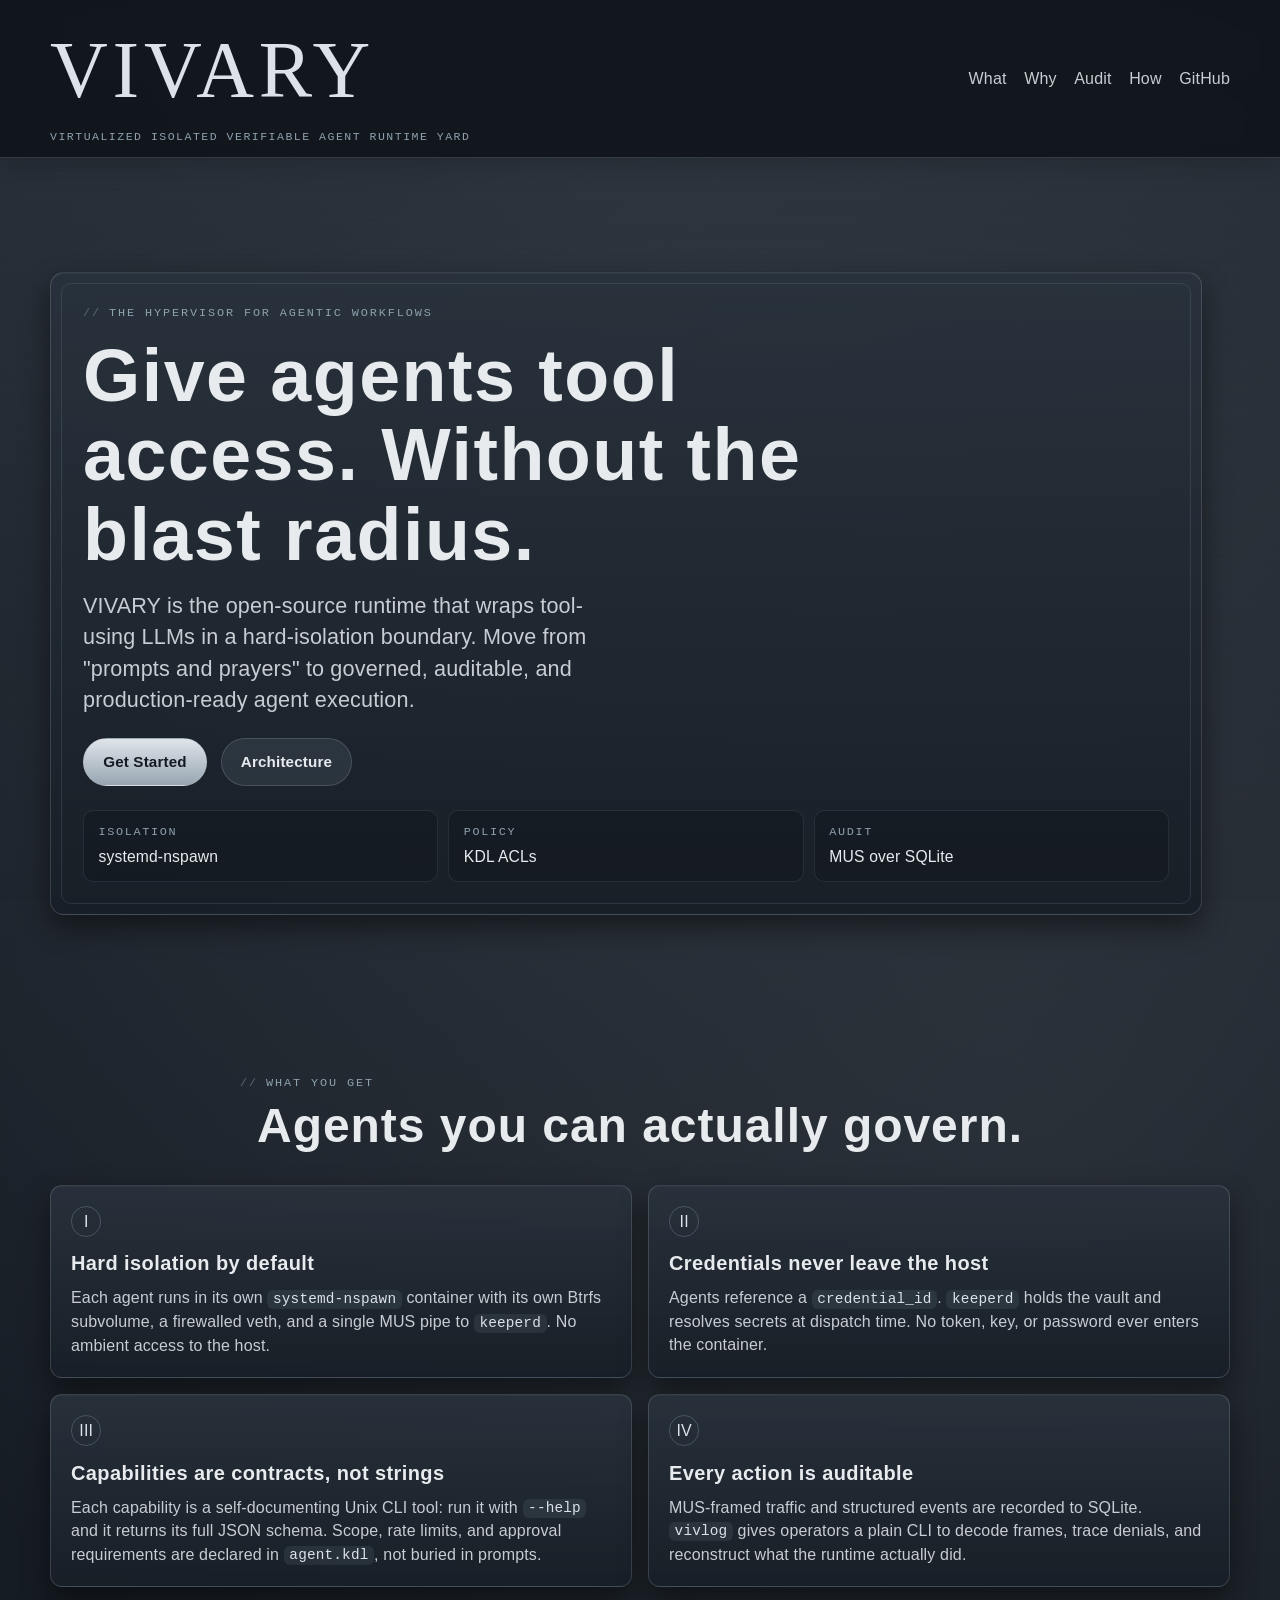
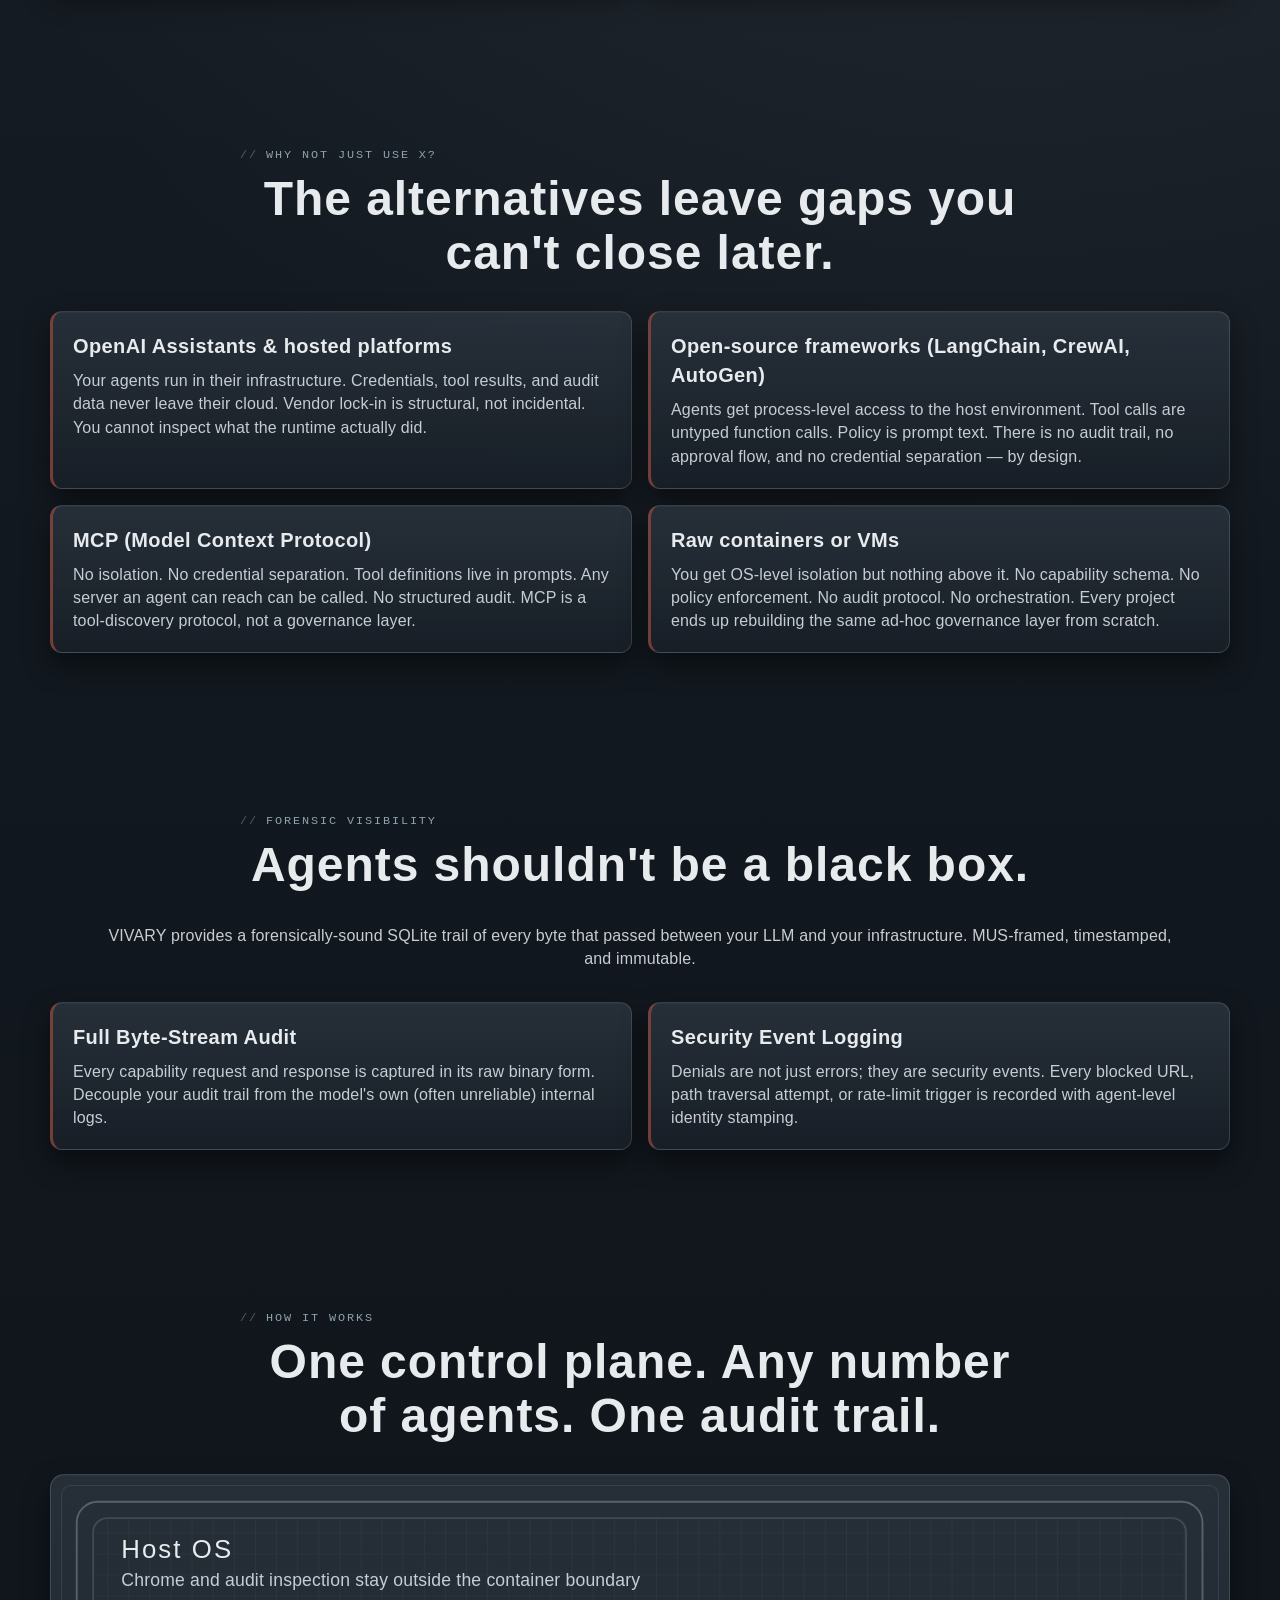
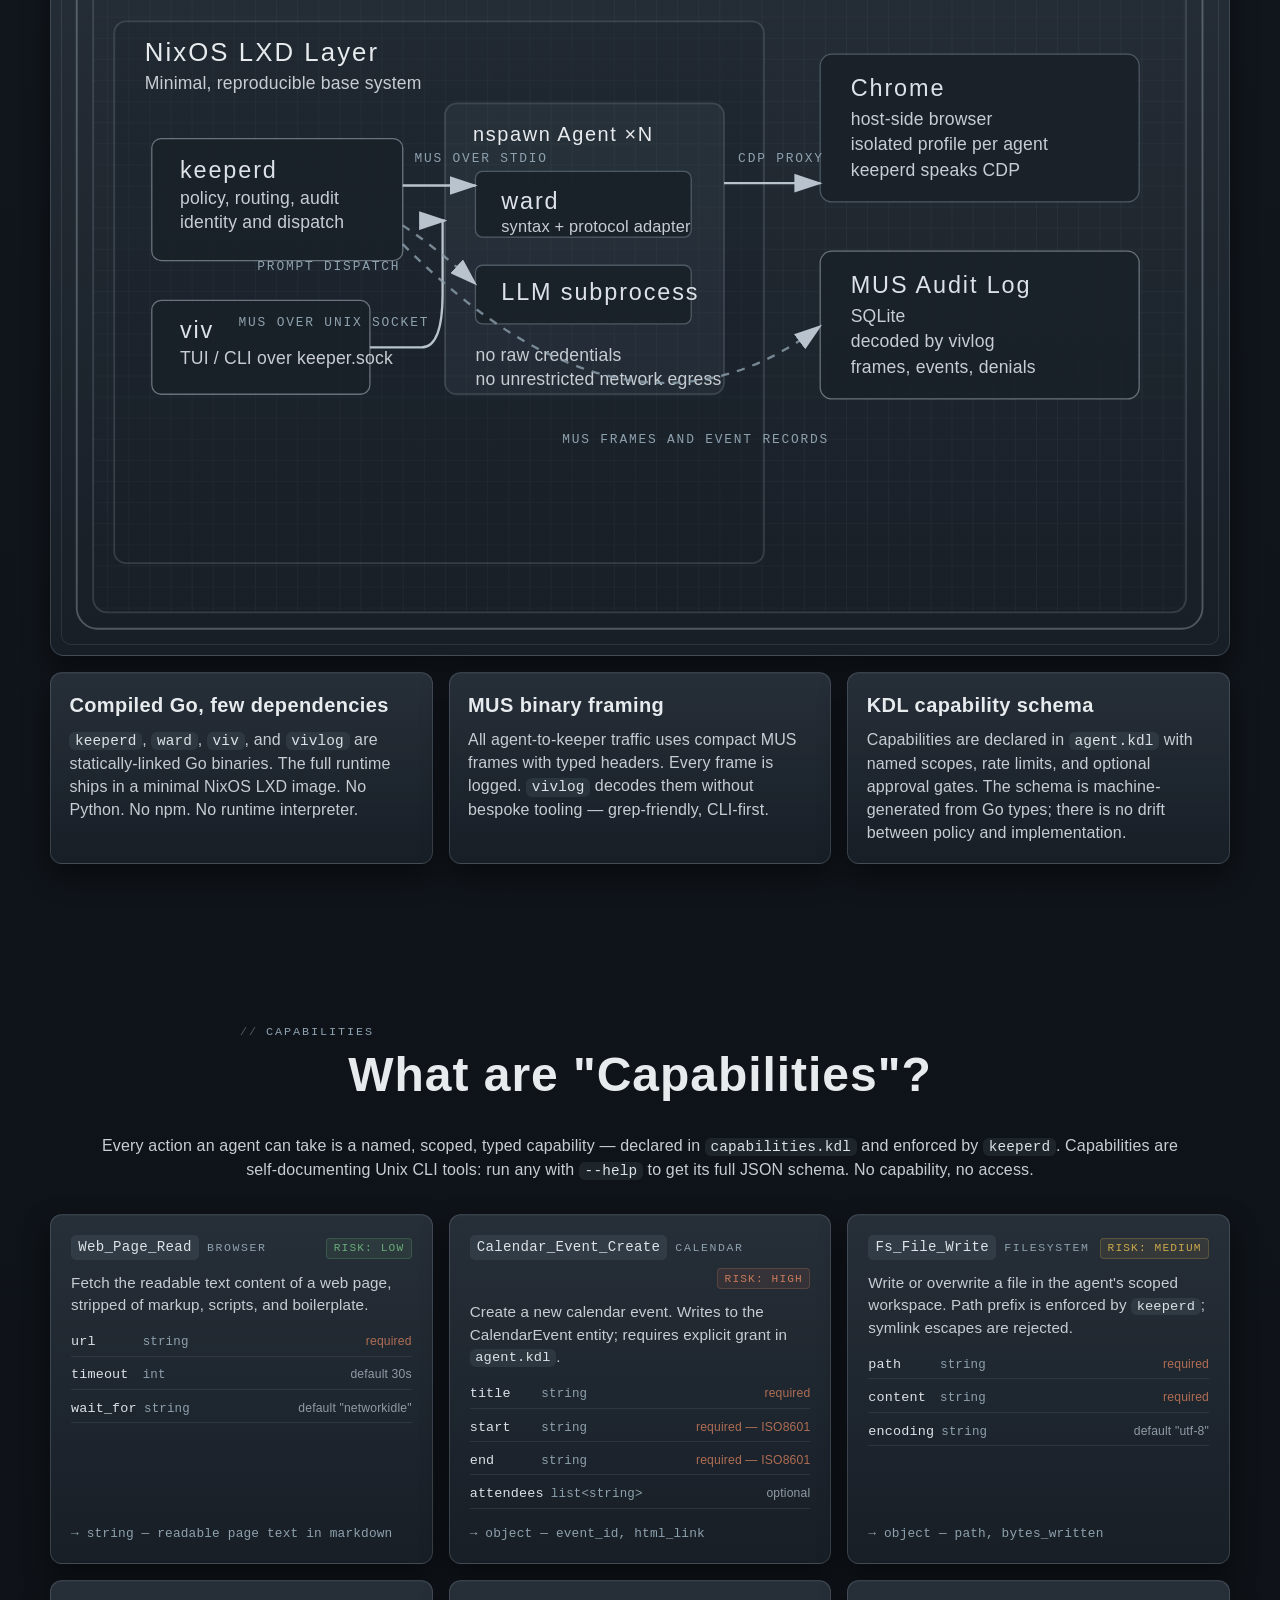
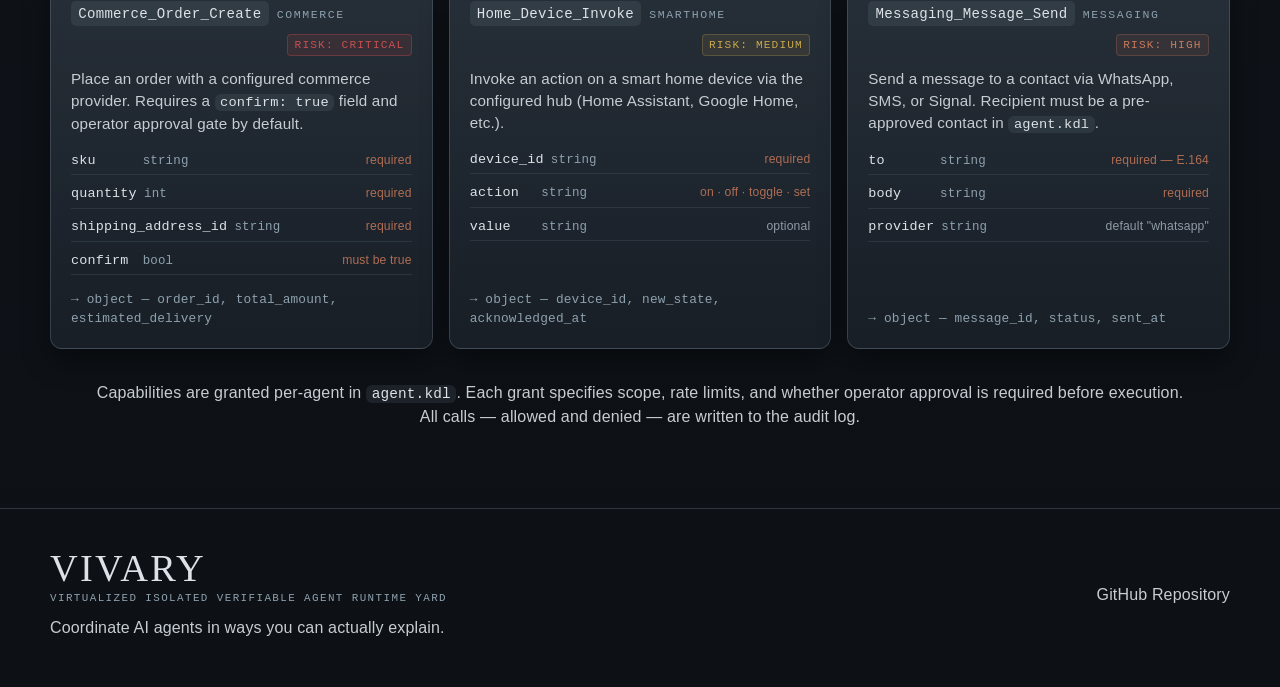
==== commit 8978ec93: "docs(website): add GitHub Pages publish task" ====
--- a/index.html
+++ b/index.html
@@ -5,10 +5,6 @@
     <meta name="viewport" content="width=device-width, initial-scale=1.0">
     <title>VIVARY - Coordinate AI agents in ways you can actually explain.</title>
     <link rel="stylesheet" href="style.css">
-    <link rel="stylesheet" href="https://cdnjs.cloudflare.com/ajax/libs/font-awesome/6.5.1/css/all.min.css">
-    <link rel="preconnect" href="https://fonts.googleapis.com">
-    <link rel="preconnect" href="https://fonts.gstatic.com" crossorigin>
-    <link href="https://fonts.googleapis.com/css2?family=Fascinate&family=Pathway+Gothic+One&family=IBM+Plex+Sans:wght@400;500;600&family=IBM+Plex+Mono:wght@400;500&display=swap" rel="stylesheet">
 </head>
 <body>
     <div class="page-shell">
@@ -23,7 +19,7 @@
                     <li><a href="#why">Why</a></li>
                     <li><a href="#compliance">Audit</a></li>
                     <li><a href="#how">How</a></li>
-                    <li><a href="https://github.com/AgenticWrestling/vivary"><i class="fa-brands fa-github"></i> GitHub</a></li>
+                    <li><a href="https://github.com/AgenticWrestling/vivary">GitHub</a></li>
                 </ul>
             </nav>
         </header>
@@ -36,7 +32,7 @@
                         <h1>Give agents tool access. Without the blast radius.</h1>
                         <p class="hero-lead">VIVARY is the open-source runtime that wraps tool-using LLMs in a hard-isolation boundary. Move from "prompts and prayers" to governed, auditable, and production-ready agent execution.</p>
                         <div class="hero-actions">
-                            <a href="https://github.com/AgenticWrestling/vivary" class="btn btn-primary"><i class="fa-brands fa-github"></i> Get Started</a>
+                            <a href="https://github.com/AgenticWrestling/vivary" class="btn btn-primary">Get Started</a>
                             <a href="#how" class="btn btn-secondary">Architecture</a>
                         </div>
                         <dl class="hero-facts">
--- a/style.css
+++ b/style.css
@@ -12,10 +12,10 @@
     --line: rgba(167, 181, 194, 0.22);
     --line-soft: rgba(167, 181, 194, 0.12);
     --shadow: rgba(0, 0, 0, 0.45);
-    --font-display: 'Pathway Gothic One', sans-serif;
-    --font-logo: 'Fascinate', serif;
-    --font-body: 'IBM Plex Sans', sans-serif;
-    --font-mono: 'IBM Plex Mono', monospace;
+    --font-display: "Arial Narrow", "Franklin Gothic Medium", "Avenir Next Condensed", sans-serif;
+    --font-logo: "Georgia", "Times New Roman", serif;
+    --font-body: "Segoe UI", "Avenir Next", "Helvetica Neue", Arial, sans-serif;
+    --font-mono: "SFMono-Regular", Consolas, "Liberation Mono", monospace;
 }
 
 * {
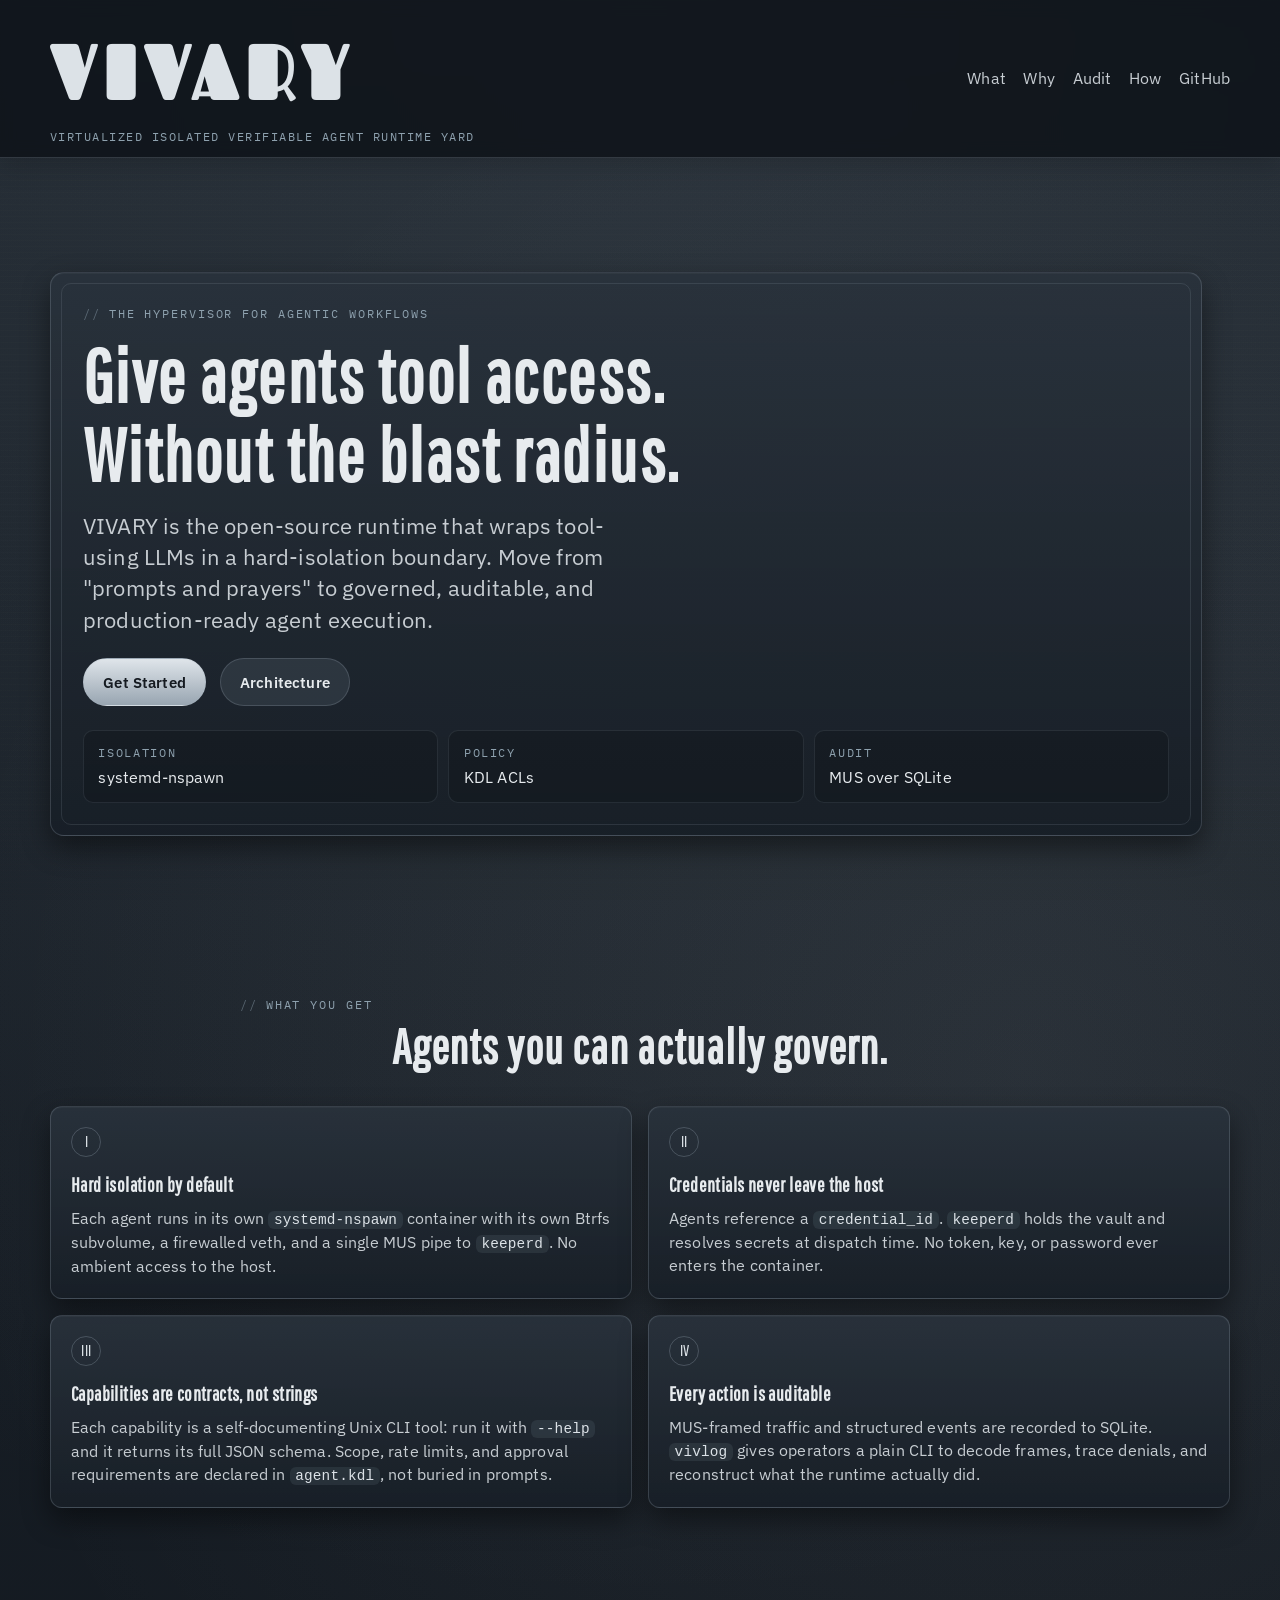
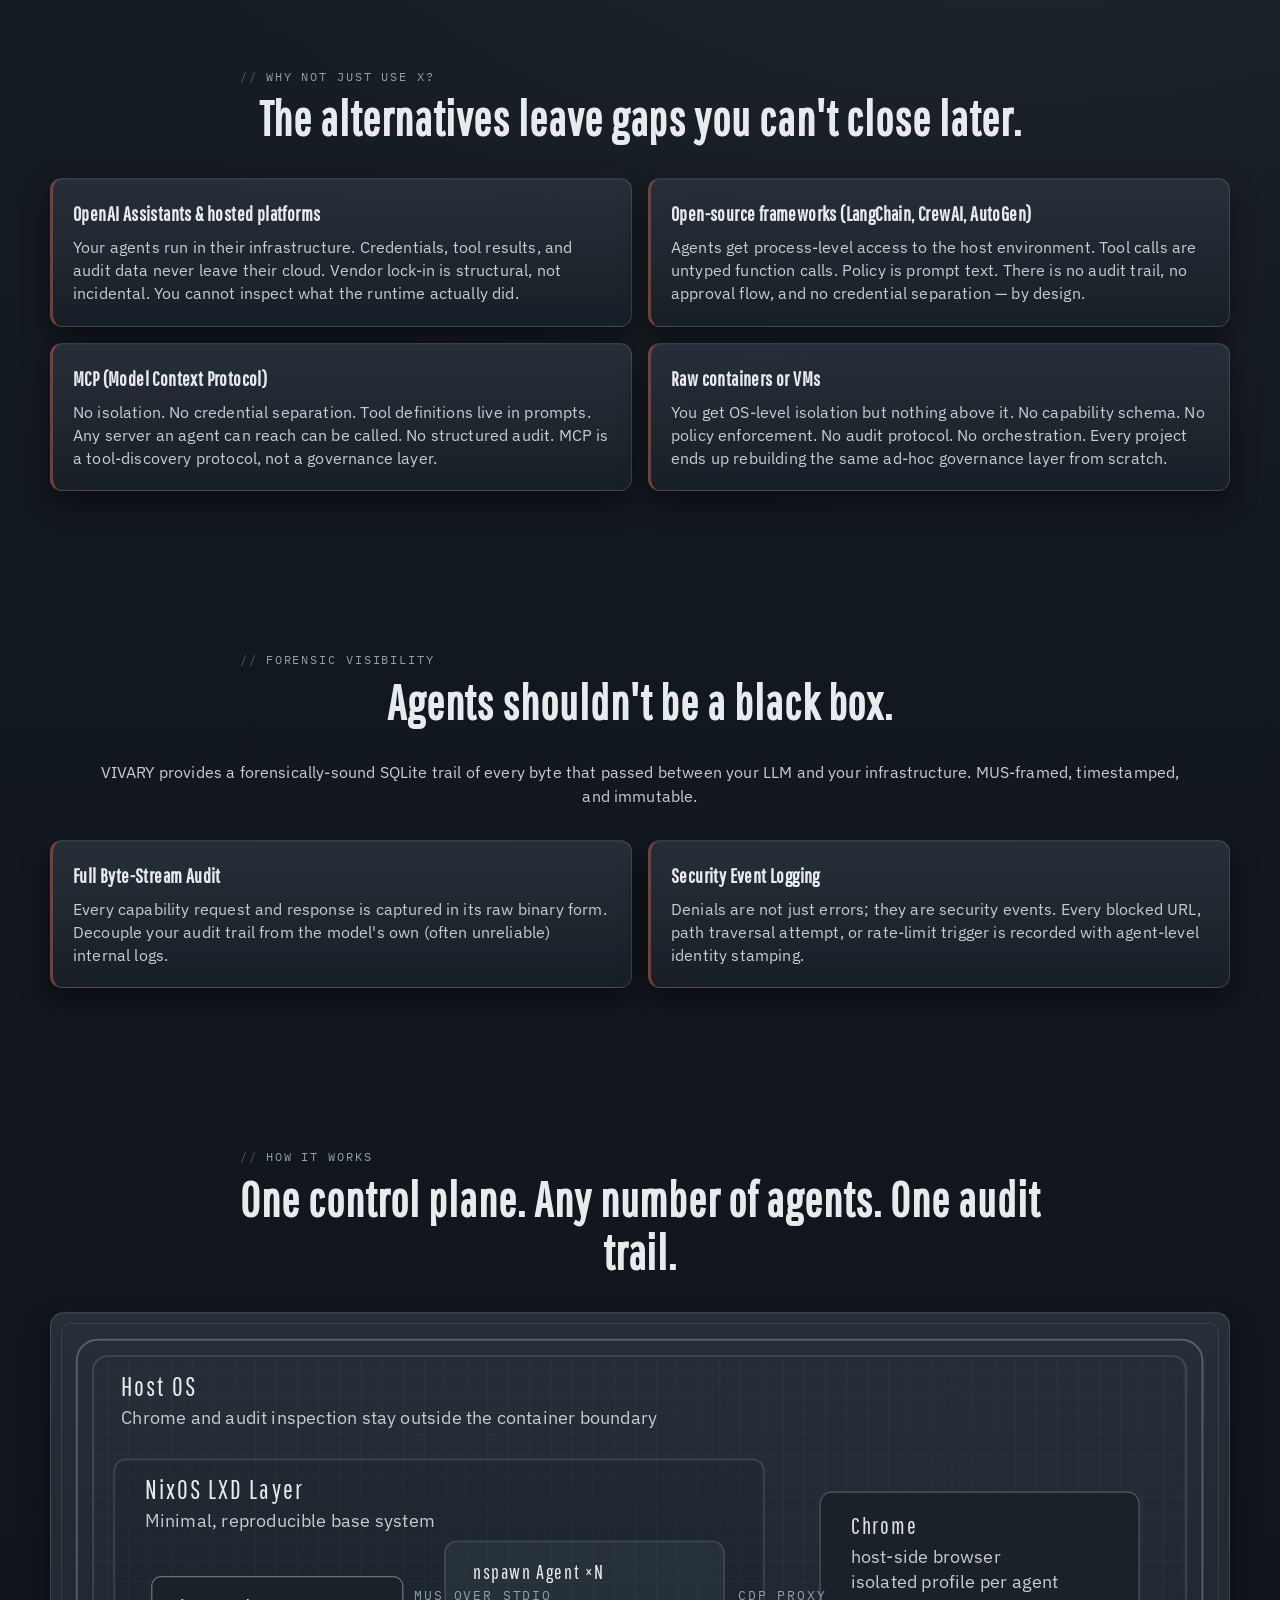
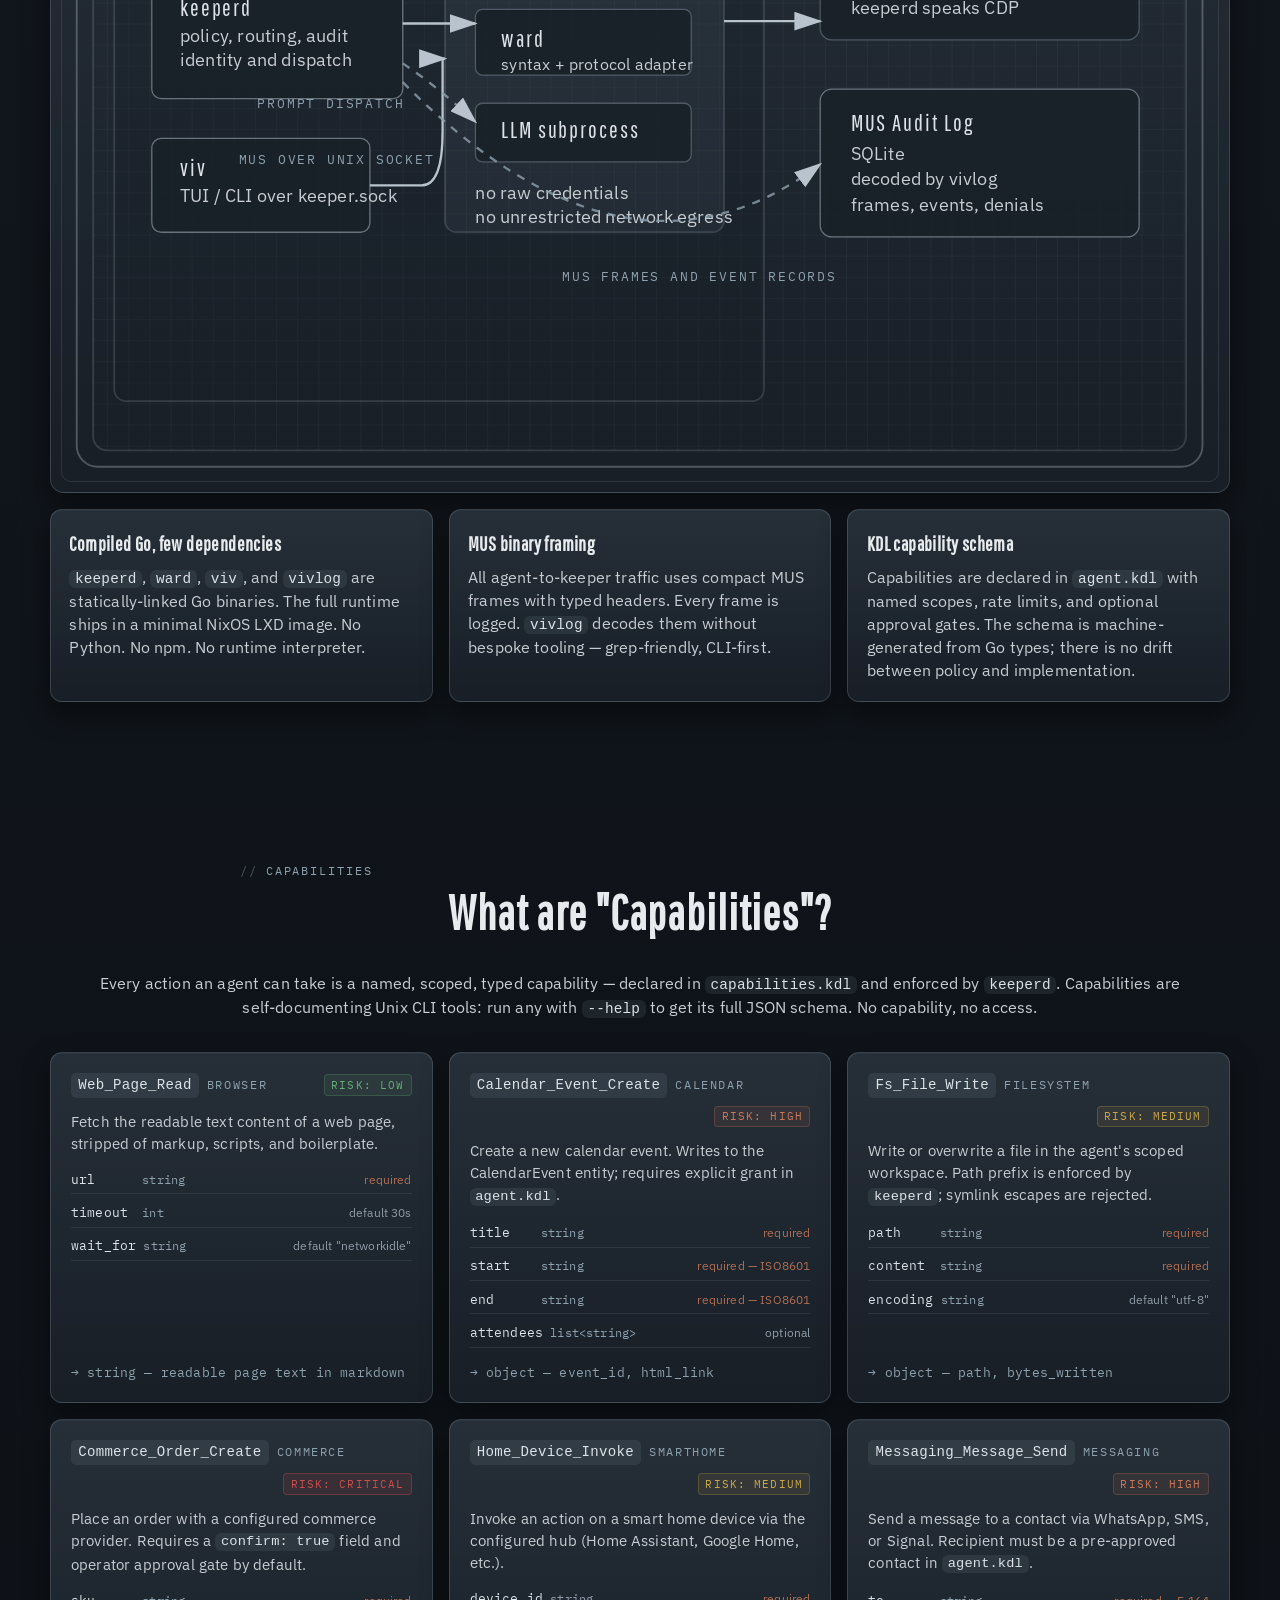
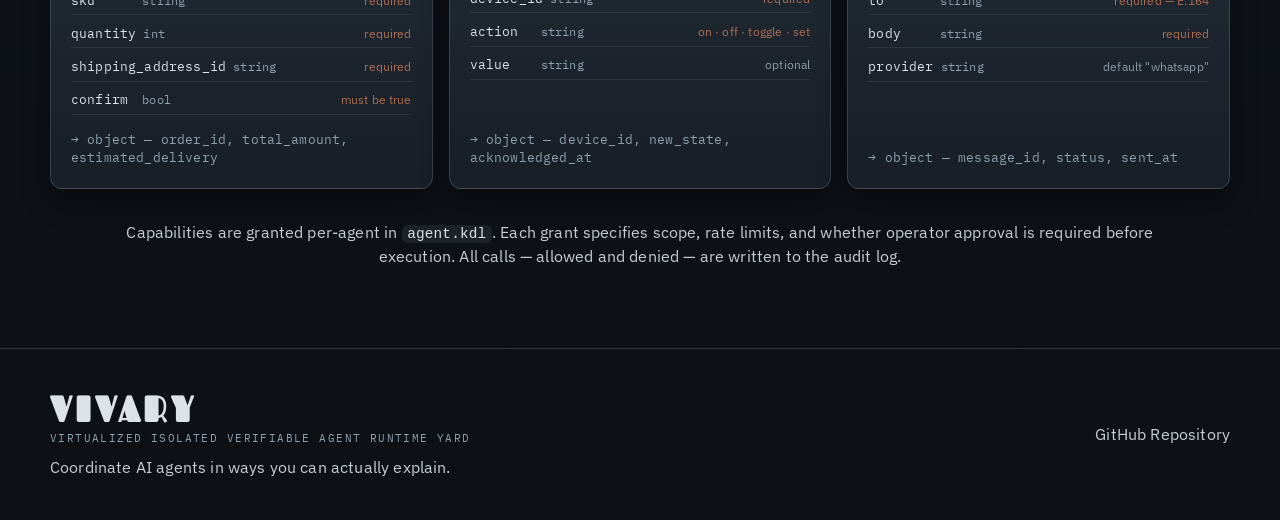
==== commit 979d493f: "google fonts" ====
--- a/index.html
+++ b/index.html
@@ -5,6 +5,9 @@
     <meta name="viewport" content="width=device-width, initial-scale=1.0">
     <title>VIVARY - Coordinate AI agents in ways you can actually explain.</title>
     <link rel="stylesheet" href="style.css">
+    <link rel="preconnect" href="https://fonts.googleapis.com">
+    <link rel="preconnect" href="https://fonts.gstatic.com" crossorigin>
+    <link href="https://fonts.googleapis.com/css2?family=Fascinate&family=Pathway+Gothic+One&family=IBM+Plex+Sans:wght@400;500;600&family=IBM+Plex+Mono:wght@400;500&display=swap" rel="stylesheet">
 </head>
 <body>
     <div class="page-shell">
--- a/style.css
+++ b/style.css
@@ -12,10 +12,10 @@
     --line: rgba(167, 181, 194, 0.22);
     --line-soft: rgba(167, 181, 194, 0.12);
     --shadow: rgba(0, 0, 0, 0.45);
-    --font-display: "Arial Narrow", "Franklin Gothic Medium", "Avenir Next Condensed", sans-serif;
-    --font-logo: "Georgia", "Times New Roman", serif;
-    --font-body: "Segoe UI", "Avenir Next", "Helvetica Neue", Arial, sans-serif;
-    --font-mono: "SFMono-Regular", Consolas, "Liberation Mono", monospace;
+    --font-display: 'Pathway Gothic One', sans-serif;
+    --font-logo: 'Fascinate', serif;
+    --font-body: 'IBM Plex Sans', sans-serif;
+    --font-mono: 'IBM Plex Mono', monospace;
 }
 
 * {
